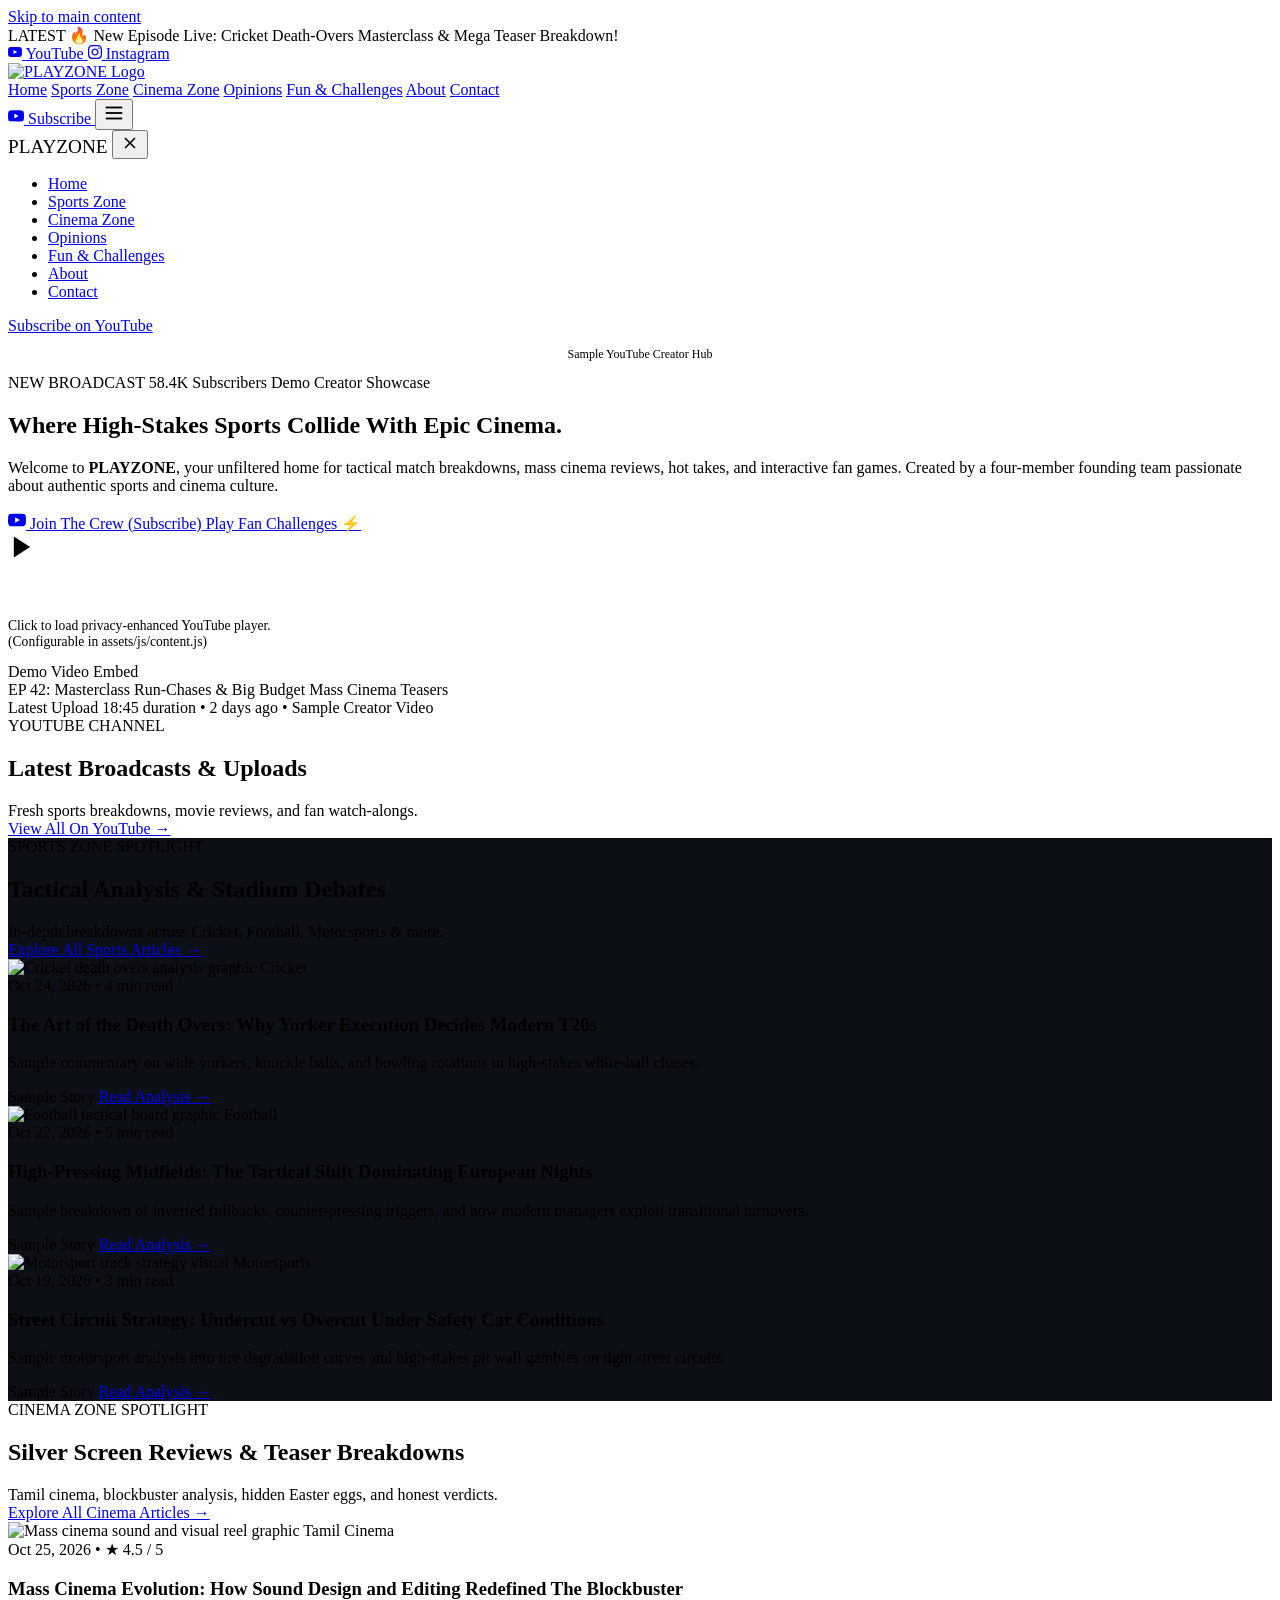
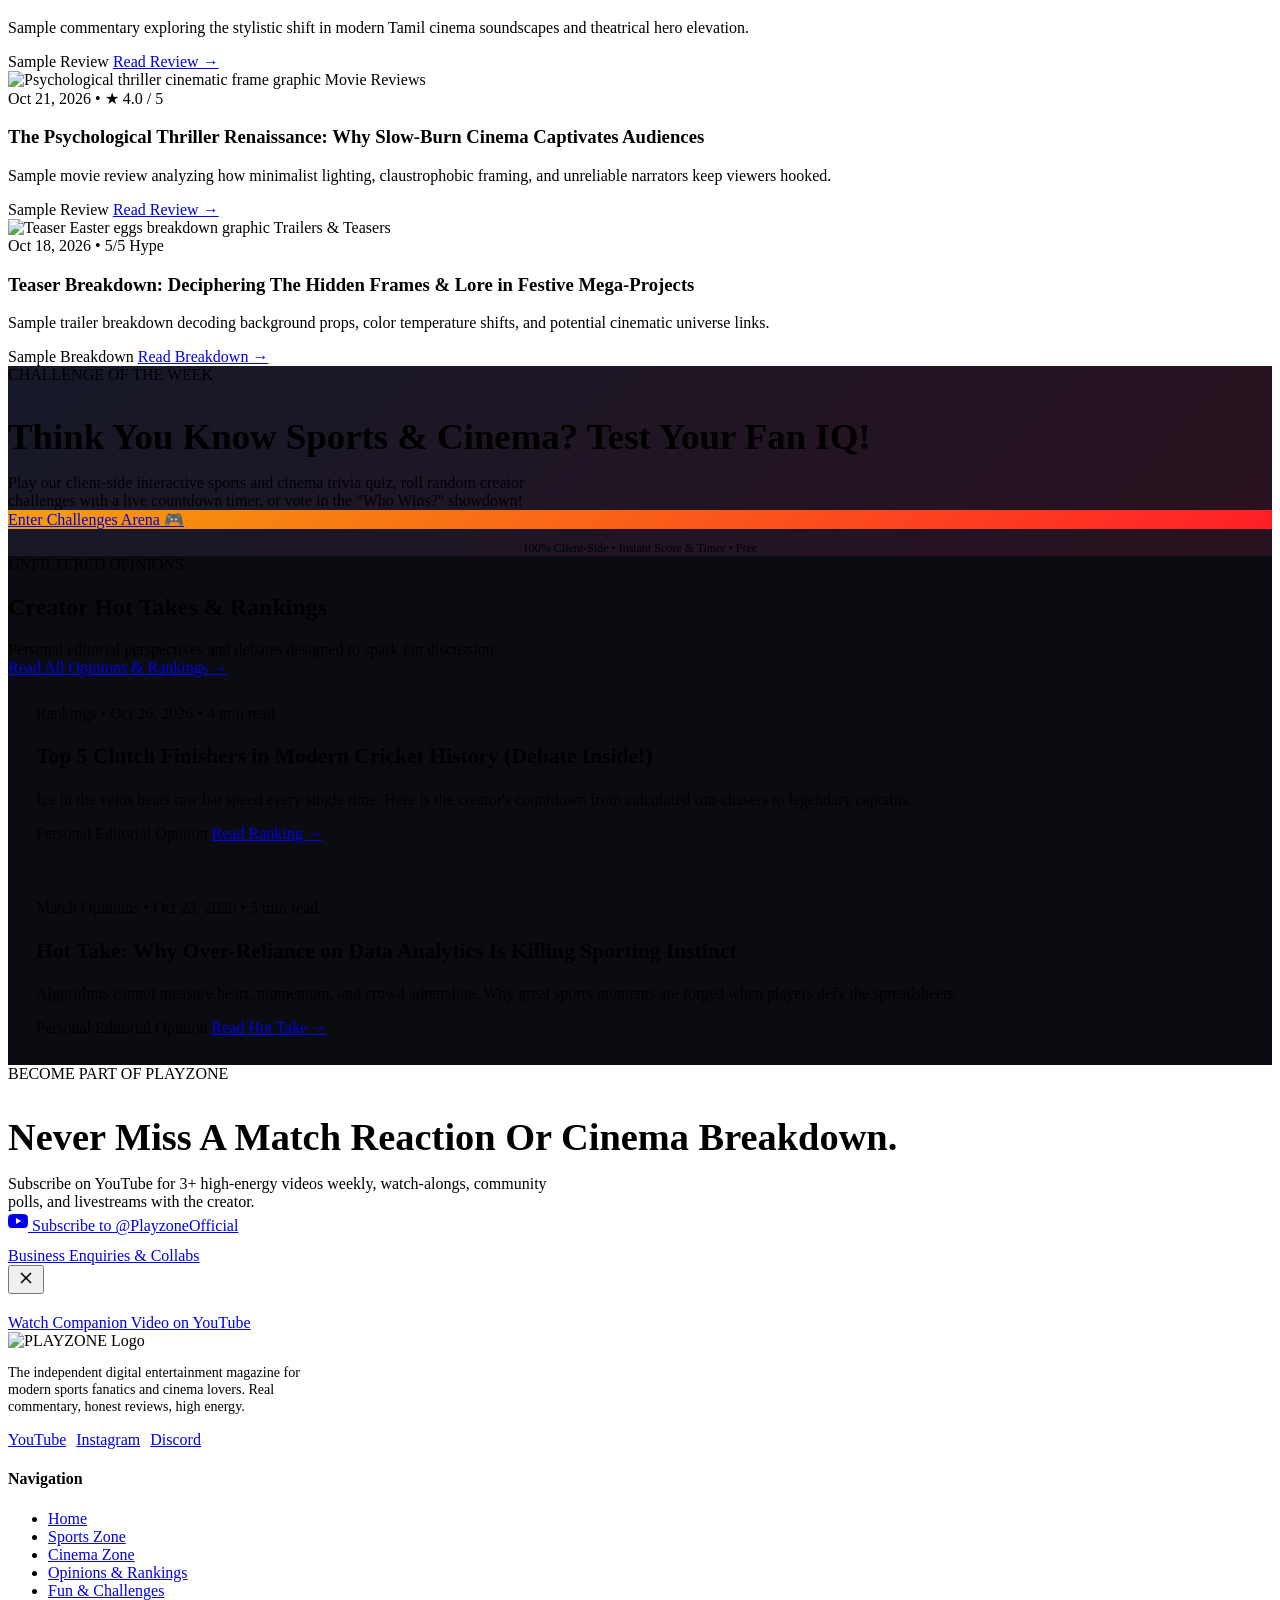
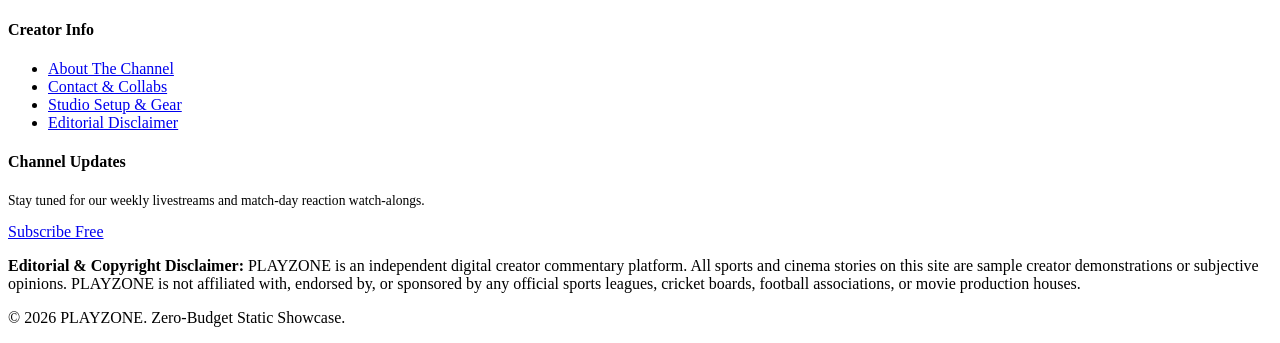
==== index.html @ 06298239 "Initial website upload" ====
<!DOCTYPE html>
<html lang="en">
<head>
  <meta charset="UTF-8">
  <meta name="viewport" content="width=device-width, initial-scale=1.0">
  <title>PLAYZONE | Sports & Cinema Entertainment Hub | YouTube Creator</title>
  <meta name="description" content="PLAYZONE is the ultimate digital entertainment hub for high-energy sports analysis, cinema breakdowns, movie reviews, unfiltered opinions, and interactive fan games.">
  <meta name="author" content="Playzone Creator">
  <!-- Open Graph / Social Sharing -->
  <meta property="og:type" content="website">
  <meta property="og:title" content="PLAYZONE | Sports & Cinema Entertainment Hub">
  <meta property="og:description" content="High-energy sports match breakdowns, cinematic reviews, bold creator opinions, and interactive fan games.">
  <meta property="og:image" content="assets/images/logo.svg">
  <meta property="og:url" content="https://username.github.io/EntertainmentHub/">
  <!-- Favicon -->
  <link rel="icon" type="image/svg+xml" href="assets/images/favicon.svg">
  <!-- Stylesheets -->
  <link rel="stylesheet" href="assets/css/style.css">
</head>
<body>
  <!-- Accessible Skip Link -->
  <a href="#main-content" class="skip-link">Skip to main content</a>

  <!-- Top Announcement & Social Bar -->
  <div class="top-ticker" role="region" aria-label="Announcement Banner">
    <div class="container ticker-content">
      <div class="ticker-left">
        <span class="ticker-badge">LATEST</span>
        <span class="ticker-text">🔥 New Episode Live: Cricket Death-Overs Masterclass &amp; Mega Teaser Breakdown!</span>
      </div>
      <div class="ticker-socials">
        <a href="https://www.youtube.com/@PlayzoneOfficial" target="_blank" rel="noopener noreferrer" class="js-channel-link" aria-label="YouTube Channel">
          <svg width="14" height="14" viewBox="0 0 24 24" fill="currentColor"><path d="M23.498 6.186a3.016 3.016 0 0 0-2.122-2.136C19.505 3.545 12 3.545 12 3.545s-7.505 0-9.377.505A3.017 3.017 0 0 0 .502 6.186C0 8.07 0 12 0 12s0 3.93.502 5.814a3.016 3.016 0 0 0 2.122 2.136c1.871.505 9.376.505 9.376.505s7.505 0 9.377-.505a3.015 3.015 0 0 0 2.122-2.136C24 15.93 24 12 24 12s0-3.93-.502-5.814zM9.545 15.568V8.432L15.818 12l-6.273 3.568z"/></svg>
          <span>YouTube</span>
        </a>
        <a href="https://www.instagram.com/playzone_official_demo" target="_blank" rel="noopener noreferrer" aria-label="Instagram">
          <svg width="14" height="14" viewBox="0 0 24 24" fill="currentColor"><path d="M12 2.163c3.204 0 3.584.012 4.85.07 3.252.148 4.771 1.691 4.919 4.919.058 1.265.069 1.645.069 4.849 0 3.205-.012 3.584-.069 4.849-.149 3.225-1.664 4.771-4.919 4.919-1.266.058-1.644.07-4.85.07-3.204 0-3.584-.012-4.849-.07-3.26-.149-4.771-1.699-4.919-4.92-.058-1.265-.07-1.644-.07-4.849 0-3.204.013-3.583.07-4.849.149-3.227 1.664-4.771 4.919-4.919 1.266-.057 1.645-.069 4.849-.069zm0-2.163c-3.259 0-3.667.014-4.947.072-4.358.2-6.78 2.618-6.98 6.98-.059 1.281-.073 1.689-.073 4.948 0 3.259.014 3.668.072 4.948.2 4.358 2.618 6.78 6.98 6.98 1.281.058 1.689.072 4.948.072 3.259 0 3.668-.014 4.948-.072 4.354-.2 6.782-2.618 6.979-6.98.059-1.28.073-1.689.073-4.948 0-3.259-.014-3.667-.072-4.947-.196-4.354-2.617-6.78-6.979-6.98-1.281-.059-1.69-.073-4.949-.073zm0 5.838c-3.403 0-6.162 2.759-6.162 6.162s2.759 6.163 6.162 6.163 6.162-2.759 6.162-6.163c0-3.403-2.759-6.162-6.162-6.162zm0 10.162c-2.209 0-4-1.79-4-4 0-2.209 1.791-4 4-4s4 1.791 4 4c0 2.21-1.791 4-4 4zm6.406-11.845c-.796 0-1.441.645-1.441 1.44s.645 1.44 1.441 1.44c.795 0 1.439-.645 1.439-1.44s-.644-1.44-1.439-1.44z"/></svg>
          <span>Instagram</span>
        </a>
      </div>
    </div>
  </div>

  <!-- Primary Header & Navigation -->
  <header class="site-header" role="banner">
    <div class="container nav-container">
      <a href="index.html" class="brand-logo" aria-label="PLAYZONE Home">
        <img src="assets/images/logo.svg" alt="PLAYZONE Logo">
      </a>

      <!-- Desktop Nav -->
      <nav class="nav-menu" aria-label="Main Navigation">
        <a href="index.html" class="nav-link">Home</a>
        <a href="sports.html" class="nav-link">Sports Zone</a>
        <a href="cinema.html" class="nav-link">Cinema Zone</a>
        <a href="opinions.html" class="nav-link">Opinions</a>
        <a href="challenges.html" class="nav-link">Fun &amp; Challenges</a>
        <a href="about.html" class="nav-link">About</a>
        <a href="contact.html" class="nav-link">Contact</a>
      </nav>

      <div class="nav-actions">
        <a href="https://www.youtube.com/@PlayzoneOfficial?sub_confirmation=1" target="_blank" rel="noopener noreferrer" class="btn btn-sm btn-youtube js-subscribe-link" id="header-subscribe-btn">
          <svg width="16" height="16" viewBox="0 0 24 24" fill="currentColor"><path d="M23.498 6.186a3.016 3.016 0 0 0-2.122-2.136C19.505 3.545 12 3.545 12 3.545s-7.505 0-9.377.505A3.017 3.017 0 0 0 .502 6.186C0 8.07 0 12 0 12s0 3.93.502 5.814a3.016 3.016 0 0 0 2.122 2.136c1.871.505 9.376.505 9.376.505s7.505 0 9.377-.505a3.015 3.015 0 0 0 2.122-2.136C24 15.93 24 12 24 12s0-3.93-.502-5.814zM9.545 15.568V8.432L15.818 12l-6.273 3.568z"/></svg>
          <span>Subscribe</span>
        </a>
        <button class="menu-toggle" id="menu-toggle" aria-label="Open mobile navigation menu" aria-expanded="false" aria-controls="mobile-drawer">
          <svg width="22" height="22" viewBox="0 0 24 24" fill="none" stroke="currentColor" stroke-width="2"><line x1="3" y1="6" x2="21" y2="6"></line><line x1="3" y1="12" x2="21" y2="12"></line><line x1="3" y1="18" x2="21" y2="18"></line></svg>
        </button>
      </div>
    </div>
  </header>

  <!-- Mobile Drawer -->
  <aside class="mobile-drawer" id="mobile-drawer" aria-label="Mobile Navigation Drawer">
    <div class="mobile-drawer-header">
      <span class="brand-logo" style="font-size:1.2rem;">PLAY<span class="text-accent-red">ZONE</span></span>
      <button class="drawer-close-btn" id="drawer-close-btn" aria-label="Close mobile navigation menu">
        <svg width="20" height="20" viewBox="0 0 24 24" fill="none" stroke="currentColor" stroke-width="2"><line x1="18" y1="6" x2="6" y2="18"></line><line x1="6" y1="6" x2="18" y2="18"></line></svg>
      </button>
    </div>
    <ul class="mobile-nav-list">
      <li><a href="index.html" class="mobile-nav-link">Home</a></li>
      <li><a href="sports.html" class="mobile-nav-link">Sports Zone</a></li>
      <li><a href="cinema.html" class="mobile-nav-link">Cinema Zone</a></li>
      <li><a href="opinions.html" class="mobile-nav-link">Opinions</a></li>
      <li><a href="challenges.html" class="mobile-nav-link">Fun &amp; Challenges</a></li>
      <li><a href="about.html" class="mobile-nav-link">About</a></li>
      <li><a href="contact.html" class="mobile-nav-link">Contact</a></li>
    </ul>
    <div class="mobile-drawer-footer">
      <a href="https://www.youtube.com/@PlayzoneOfficial?sub_confirmation=1" target="_blank" rel="noopener noreferrer" class="btn btn-youtube js-subscribe-link" style="width:100%;">
        Subscribe on YouTube
      </a>
      <p style="font-size:0.75rem; color:var(--text-disabled); text-align:center;">Sample YouTube Creator Hub</p>
    </div>
  </aside>
  <div class="drawer-backdrop" id="drawer-backdrop" tabindex="-1"></div>

  <!-- MAIN CONTENT -->
  <main id="main-content" class="main-content">
    
    <!-- Hero Section with Featured Broadcast Area -->
    <section class="hero" aria-labelledby="hero-title">
      <div class="container">
        <div class="hero-grid">
          <div class="hero-content">
            <div class="hero-badges">
              <span class="live-indicator"><span class="pulse-dot"></span> NEW BROADCAST</span>
              <span class="badge badge-gold js-sub-count">58.4K Subscribers</span>
              <span class="badge badge-sample">Demo Creator Showcase</span>
            </div>
            <h1 id="hero-title" class="hero-title">
              Where High-Stakes <span class="text-accent-red">Sports</span> Collide With Epic <span class="text-accent-gold">Cinema</span>.
            </h1>
            <p class="hero-lead">
              Welcome to <strong>PLAYZONE</strong>, your unfiltered home for tactical match breakdowns, mass cinema reviews, hot takes, and interactive fan games. Created by a four-member founding team passionate about authentic sports and cinema culture.
            </p>
            <div class="hero-actions">
              <a href="https://www.youtube.com/@PlayzoneOfficial?sub_confirmation=1" target="_blank" rel="noopener noreferrer" class="btn btn-lg btn-youtube js-subscribe-link">
                <svg width="18" height="18" viewBox="0 0 24 24" fill="currentColor"><path d="M23.498 6.186a3.016 3.016 0 0 0-2.122-2.136C19.505 3.545 12 3.545 12 3.545s-7.505 0-9.377.505A3.017 3.017 0 0 0 .502 6.186C0 8.07 0 12 0 12s0 3.93.502 5.814a3.016 3.016 0 0 0 2.122 2.136c1.871.505 9.376.505 9.376.505s7.505 0 9.377-.505a3.015 3.015 0 0 0 2.122-2.136C24 15.93 24 12 24 12s0-3.93-.502-5.814zM9.545 15.568V8.432L15.818 12l-6.273 3.568z"/></svg>
                <span>Join The Crew (Subscribe)</span>
              </a>
              <a href="challenges.html" class="btn btn-lg btn-secondary">
                Play Fan Challenges ⚡
              </a>
            </div>
          </div>

          <!-- Featured YouTube Video Area -->
          <div class="hero-video-box">
            <div class="video-card-featured">
              <div class="video-player-wrapper" id="featured-video-player">
                <div class="video-placeholder-cover" id="featured-video-placeholder">
                  <div class="play-button-large" id="featured-play-btn" role="button" aria-label="Play featured YouTube video" tabindex="0">
                    <svg width="28" height="28" viewBox="0 0 24 24" fill="currentColor"><polygon points="5,3 19,12 5,21"/></svg>
                  </div>
                  <h3 style="font-size:1.15rem; color:#FFF; margin-bottom:6px;">Episode 42: Tactical Masterclass &amp; Mega Teaser Breakdown</h3>
                  <p style="font-size:0.85rem; color:var(--text-muted); max-width:340px;">
                    Click to load privacy-enhanced YouTube player. (Configurable in assets/js/content.js)
                  </p>
                  <span class="badge badge-sample" style="margin-top:10px;">Demo Video Embed</span>
                </div>
              </div>
              <div class="video-meta-bar">
                <div class="video-meta-title">EP 42: Masterclass Run-Chases &amp; Big Budget Mass Cinema Teasers</div>
                <div class="video-meta-sub">
                  <span class="badge badge-red">Latest Upload</span>
                  <span>18:45 duration</span>
                  <span>•</span>
                  <span>2 days ago</span>
                  <span>•</span>
                  <span>Sample Creator Video</span>
                </div>
              </div>
            </div>
          </div>
        </div>
      </div>
    </section>

    <!-- Latest Videos Grid Section -->
    <section class="section" aria-labelledby="latest-videos-heading">
      <div class="container">
        <div class="section-header section-header-split">
          <div>
            <span class="section-tag">YOUTUBE CHANNEL</span>
            <h2 id="latest-videos-heading">Latest Broadcasts &amp; Uploads</h2>
            <p style="color:var(--text-muted); margin:0;">Fresh sports breakdowns, movie reviews, and fan watch-alongs.</p>
          </div>
          <a href="https://www.youtube.com/@PlayzoneOfficial" target="_blank" rel="noopener noreferrer" class="btn btn-outline js-channel-link">
            View All On YouTube →
          </a>
        </div>
        <div class="grid grid-cols-3" id="latest-videos-grid">
          <!-- Dynamically populated from content.js -->
        </div>
      </div>
    </section>

    <!-- Sports Highlights Section -->
    <section class="section" style="background:#0D0F16; border-top:1px solid var(--border-subtle); border-bottom:1px solid var(--border-subtle);" aria-labelledby="sports-spotlight-heading">
      <div class="container">
        <div class="section-header section-header-split">
          <div>
            <span class="section-tag">SPORTS ZONE SPOTLIGHT</span>
            <h2 id="sports-spotlight-heading">Tactical Analysis &amp; Stadium Debates</h2>
            <p style="color:var(--text-muted); margin:0;">In-depth breakdowns across Cricket, Football, Motorsports &amp; more.</p>
          </div>
          <a href="sports.html" class="btn btn-secondary">
            Explore All Sports Articles →
          </a>
        </div>

        <div class="grid grid-cols-3">
          <article class="card">
            <div class="card-media">
              <img src="assets/images/cover-sports.svg" alt="Cricket death overs analysis graphic" loading="lazy">
              <span class="badge badge-red card-overlay-badge">Cricket</span>
            </div>
            <div class="card-body">
              <div class="card-meta">
                <span>Oct 24, 2026</span>
                <span>•</span>
                <span>4 min read</span>
              </div>
              <h3 class="card-title">The Art of the Death Overs: Why Yorker Execution Decides Modern T20s</h3>
              <p class="card-summary">Sample commentary on wide yorkers, knuckle balls, and bowling rotations in high-stakes white-ball chases.</p>
              <div class="card-footer">
                <span class="badge badge-sample">Sample Story</span>
                <a href="#" class="btn btn-sm btn-outline js-open-article" data-article-id="sp-1">Read Analysis →</a>
              </div>
            </div>
          </article>

          <article class="card">
            <div class="card-media">
              <img src="assets/images/cover-sports.svg" alt="Football tactical board graphic" loading="lazy">
              <span class="badge badge-red card-overlay-badge">Football</span>
            </div>
            <div class="card-body">
              <div class="card-meta">
                <span>Oct 22, 2026</span>
                <span>•</span>
                <span>5 min read</span>
              </div>
              <h3 class="card-title">High-Pressing Midfields: The Tactical Shift Dominating European Nights</h3>
              <p class="card-summary">Sample breakdown of inverted fullbacks, counter-pressing triggers, and how modern managers exploit transitional turnovers.</p>
              <div class="card-footer">
                <span class="badge badge-sample">Sample Story</span>
                <a href="#" class="btn btn-sm btn-outline js-open-article" data-article-id="sp-2">Read Analysis →</a>
              </div>
            </div>
          </article>

          <article class="card">
            <div class="card-media">
              <img src="assets/images/cover-sports.svg" alt="Motorsport track strategy visual" loading="lazy">
              <span class="badge badge-red card-overlay-badge">Motorsports</span>
            </div>
            <div class="card-body">
              <div class="card-meta">
                <span>Oct 19, 2026</span>
                <span>•</span>
                <span>3 min read</span>
              </div>
              <h3 class="card-title">Street Circuit Strategy: Undercut vs Overcut Under Safety Car Conditions</h3>
              <p class="card-summary">Sample motorsport analysis into tire degradation curves and high-stakes pit wall gambles on tight street circuits.</p>
              <div class="card-footer">
                <span class="badge badge-sample">Sample Story</span>
                <a href="#" class="btn btn-sm btn-outline js-open-article" data-article-id="sp-3">Read Analysis →</a>
              </div>
            </div>
          </article>
        </div>
      </div>
    </section>

    <!-- Cinema Spotlight Section -->
    <section class="section" aria-labelledby="cinema-spotlight-heading">
      <div class="container">
        <div class="section-header section-header-split">
          <div>
            <span class="section-tag" style="color:var(--accent-gold);">CINEMA ZONE SPOTLIGHT</span>
            <h2 id="cinema-spotlight-heading">Silver Screen Reviews &amp; Teaser Breakdowns</h2>
            <p style="color:var(--text-muted); margin:0;">Tamil cinema, blockbuster analysis, hidden Easter eggs, and honest verdicts.</p>
          </div>
          <a href="cinema.html" class="btn btn-secondary">
            Explore All Cinema Articles →
          </a>
        </div>

        <div class="grid grid-cols-3">
          <article class="card">
            <div class="card-media">
              <img src="assets/images/cover-cinema.svg" alt="Mass cinema sound and visual reel graphic" loading="lazy">
              <span class="badge badge-gold card-overlay-badge">Tamil Cinema</span>
            </div>
            <div class="card-body">
              <div class="card-meta">
                <span>Oct 25, 2026</span>
                <span>•</span>
                <span class="text-accent-gold">★ 4.5 / 5</span>
              </div>
              <h3 class="card-title">Mass Cinema Evolution: How Sound Design and Editing Redefined The Blockbuster</h3>
              <p class="card-summary">Sample commentary exploring the stylistic shift in modern Tamil cinema soundscapes and theatrical hero elevation.</p>
              <div class="card-footer">
                <span class="badge badge-sample">Sample Review</span>
                <a href="#" class="btn btn-sm btn-outline js-open-article" data-article-id="cn-1">Read Review →</a>
              </div>
            </div>
          </article>

          <article class="card">
            <div class="card-media">
              <img src="assets/images/cover-cinema.svg" alt="Psychological thriller cinematic frame graphic" loading="lazy">
              <span class="badge badge-gold card-overlay-badge">Movie Reviews</span>
            </div>
            <div class="card-body">
              <div class="card-meta">
                <span>Oct 21, 2026</span>
                <span>•</span>
                <span class="text-accent-gold">★ 4.0 / 5</span>
              </div>
              <h3 class="card-title">The Psychological Thriller Renaissance: Why Slow-Burn Cinema Captivates Audiences</h3>
              <p class="card-summary">Sample movie review analyzing how minimalist lighting, claustrophobic framing, and unreliable narrators keep viewers hooked.</p>
              <div class="card-footer">
                <span class="badge badge-sample">Sample Review</span>
                <a href="#" class="btn btn-sm btn-outline js-open-article" data-article-id="cn-2">Read Review →</a>
              </div>
            </div>
          </article>

          <article class="card">
            <div class="card-media">
              <img src="assets/images/cover-cinema.svg" alt="Teaser Easter eggs breakdown graphic" loading="lazy">
              <span class="badge badge-gold card-overlay-badge">Trailers &amp; Teasers</span>
            </div>
            <div class="card-body">
              <div class="card-meta">
                <span>Oct 18, 2026</span>
                <span>•</span>
                <span class="text-accent-gold">5/5 Hype</span>
              </div>
              <h3 class="card-title">Teaser Breakdown: Deciphering The Hidden Frames &amp; Lore in Festive Mega-Projects</h3>
              <p class="card-summary">Sample trailer breakdown decoding background props, color temperature shifts, and potential cinematic universe links.</p>
              <div class="card-footer">
                <span class="badge badge-sample">Sample Breakdown</span>
                <a href="#" class="btn btn-sm btn-outline js-open-article" data-article-id="cn-3">Read Breakdown →</a>
              </div>
            </div>
          </article>
        </div>
      </div>
    </section>

    <!-- Fun & Interactive Challenge Callout Banner -->
    <section class="section-tight">
      <div class="container">
        <div class="subscribe-callout" style="background:linear-gradient(135deg, #161928, #2A111F); border-color:#382747;">
          <div class="subscribe-grid">
            <div>
              <span class="badge badge-gold" style="margin-bottom:12px;">CHALLENGE OF THE WEEK</span>
              <h2 style="font-size:clamp(1.6rem, 3vw, 2.3rem); margin-bottom:12px;">
                Think You Know Sports &amp; Cinema? Test Your Fan IQ!
              </h2>
              <p style="color:var(--text-secondary); max-width:580px; margin-bottom:0;">
                Play our client-side interactive sports and cinema trivia quiz, roll random creator challenges with a live countdown timer, or vote in the "Who Wins?" showdown!
              </p>
            </div>
            <div style="display:flex; flex-direction:column; gap:12px; justify-content:center;">
              <a href="challenges.html" class="btn btn-lg btn-primary" style="background:linear-gradient(135deg, #F59E0B, #FF1E27);">
                Enter Challenges Arena 🎮
              </a>
              <span style="font-size:0.75rem; color:var(--text-muted); text-align:center;">
                100% Client-Side • Instant Score &amp; Timer • Free
              </span>
            </div>
          </div>
        </div>
      </div>
    </section>

    <!-- Opinions & Debates Teaser -->
    <section class="section" style="background:#0B0C11;" aria-labelledby="opinions-teaser-heading">
      <div class="container">
        <div class="section-header section-header-split">
          <div>
            <span class="section-tag">UNFILTERED OPINIONS</span>
            <h2 id="opinions-teaser-heading">Creator Hot Takes &amp; Rankings</h2>
            <p style="color:var(--text-muted); margin:0;">Personal editorial perspectives and debates designed to spark fan discussion.</p>
          </div>
          <a href="opinions.html" class="btn btn-secondary">
            Read All Opinions &amp; Rankings →
          </a>
        </div>

        <div class="grid grid-cols-2">
          <article class="card">
            <div class="card-body" style="padding:28px;">
              <div class="card-meta">
                <span class="badge badge-red">Rankings</span>
                <span>•</span>
                <span>Oct 26, 2026</span>
                <span>•</span>
                <span>4 min read</span>
              </div>
              <h3 class="card-title" style="font-size:1.35rem;">Top 5 Clutch Finishers in Modern Cricket History (Debate Inside!)</h3>
              <p class="card-summary">
                Ice in the veins beats raw bat speed every single time. Here is the creator's countdown from calculated run-chasers to legendary captains.
              </p>
              <div class="card-footer">
                <span class="badge badge-sample">Personal Editorial Opinion</span>
                <a href="#" class="btn btn-sm btn-outline js-open-article" data-article-id="op-1">Read Ranking →</a>
              </div>
            </div>
          </article>

          <article class="card">
            <div class="card-body" style="padding:28px;">
              <div class="card-meta">
                <span class="badge badge-red">Match Opinions</span>
                <span>•</span>
                <span>Oct 23, 2026</span>
                <span>•</span>
                <span>5 min read</span>
              </div>
              <h3 class="card-title" style="font-size:1.35rem;">Hot Take: Why Over-Reliance on Data Analytics Is Killing Sporting Instinct</h3>
              <p class="card-summary">
                Algorithms cannot measure heart, momentum, and crowd adrenaline. Why great sports moments are forged when players defy the spreadsheets.
              </p>
              <div class="card-footer">
                <span class="badge badge-sample">Personal Editorial Opinion</span>
                <a href="#" class="btn btn-sm btn-outline js-open-article" data-article-id="op-2">Read Hot Take →</a>
              </div>
            </div>
          </article>
        </div>
      </div>
    </section>

    <!-- Subscribe Callout Banner -->
    <section class="section-tight">
      <div class="container">
        <div class="subscribe-callout">
          <div class="subscribe-grid">
            <div>
              <span class="badge badge-red" style="margin-bottom:12px;">BECOME PART OF PLAYZONE</span>
              <h2 style="font-size:clamp(1.6rem, 3vw, 2.4rem); margin-bottom:12px;">
                Never Miss A Match Reaction Or Cinema Breakdown.
              </h2>
              <p style="color:var(--text-secondary); max-width:540px; margin-bottom:0;">
                Subscribe on YouTube for 3+ high-energy videos weekly, watch-alongs, community polls, and livestreams with the creator.
              </p>
            </div>
            <div style="display:flex; flex-direction:column; gap:12px;">
              <a href="https://www.youtube.com/@PlayzoneOfficial?sub_confirmation=1" target="_blank" rel="noopener noreferrer" class="btn btn-lg btn-youtube js-subscribe-link" style="width:100%;">
                <svg width="20" height="20" viewBox="0 0 24 24" fill="currentColor"><path d="M23.498 6.186a3.016 3.016 0 0 0-2.122-2.136C19.505 3.545 12 3.545 12 3.545s-7.505 0-9.377.505A3.017 3.017 0 0 0 .502 6.186C0 8.07 0 12 0 12s0 3.93.502 5.814a3.016 3.016 0 0 0 2.122 2.136c1.871.505 9.376.505 9.376.505s7.505 0 9.377-.505a3.015 3.015 0 0 0 2.122-2.136C24 15.93 24 12 24 12s0-3.93-.502-5.814zM9.545 15.568V8.432L15.818 12l-6.273 3.568z"/></svg>
                <span>Subscribe to @PlayzoneOfficial</span>
              </a>
              <a href="contact.html" class="btn btn-secondary" style="width:100%;">
                Business Enquiries &amp; Collabs
              </a>
            </div>
          </div>
        </div>
      </div>
    </section>

  </main>

  <!-- Reusable Article Reader Modal -->
  <div class="modal-overlay" id="article-modal" role="dialog" aria-modal="true" aria-labelledby="modal-title">
    <div class="modal-dialog">
      <div class="modal-header">
        <div id="modal-meta" class="card-meta" style="margin:0;"></div>
        <button class="drawer-close-btn" id="modal-close-btn" aria-label="Close article reading modal">
          <svg width="20" height="20" viewBox="0 0 24 24" fill="none" stroke="currentColor" stroke-width="2"><line x1="18" y1="6" x2="6" y2="18"></line><line x1="6" y1="6" x2="18" y2="18"></line></svg>
        </button>
      </div>
      <div class="modal-body">
        <h2 id="modal-title" style="margin-bottom:16px;"></h2>
        <div id="modal-body-content"></div>
      </div>
      <div class="modal-footer">
        <a href="#" id="modal-video-btn" target="_blank" rel="noopener noreferrer" class="btn btn-sm btn-youtube">
          Watch Companion Video on YouTube
        </a>
      </div>
    </div>
  </div>
  <div class="drawer-backdrop" id="modal-backdrop"></div>

  <!-- Site Footer -->
  <footer class="site-footer" role="contentinfo">
    <div class="container">
      <div class="footer-grid">
        <div class="footer-col">
          <div class="brand-logo" style="margin-bottom:14px;">
            <img src="assets/images/logo.svg" alt="PLAYZONE Logo">
          </div>
          <p style="max-width:320px; font-size:0.88rem; color:var(--text-muted);">
            The independent digital entertainment magazine for modern sports fanatics and cinema lovers. Real commentary, honest reviews, high energy.
          </p>
          <div style="display:flex; gap:10px; margin-top:16px;">
            <a href="https://www.youtube.com/@PlayzoneOfficial" target="_blank" rel="noopener noreferrer" class="badge badge-red js-channel-link">YouTube</a>
            <a href="https://www.instagram.com/playzone_official_demo" target="_blank" rel="noopener noreferrer" class="badge">Instagram</a>
            <a href="https://discord.gg/playzone-community-demo" target="_blank" rel="noopener noreferrer" class="badge">Discord</a>
          </div>
        </div>

        <div class="footer-col">
          <h4>Navigation</h4>
          <ul class="footer-links">
            <li><a href="index.html">Home</a></li>
            <li><a href="sports.html">Sports Zone</a></li>
            <li><a href="cinema.html">Cinema Zone</a></li>
            <li><a href="opinions.html">Opinions &amp; Rankings</a></li>
            <li><a href="challenges.html">Fun &amp; Challenges</a></li>
          </ul>
        </div>

        <div class="footer-col">
          <h4>Creator Info</h4>
          <ul class="footer-links">
            <li><a href="about.html">About The Channel</a></li>
            <li><a href="contact.html">Contact &amp; Collabs</a></li>
            <li><a href="about.html#gear">Studio Setup &amp; Gear</a></li>
            <li><a href="about.html#ethics">Editorial Disclaimer</a></li>
          </ul>
        </div>

        <div class="footer-col">
          <h4>Channel Updates</h4>
          <p style="font-size:0.85rem; color:var(--text-muted); margin-bottom:14px;">
            Stay tuned for our weekly livestreams and match-day reaction watch-alongs.
          </p>
          <a href="https://www.youtube.com/@PlayzoneOfficial?sub_confirmation=1" target="_blank" rel="noopener noreferrer" class="btn btn-sm btn-youtube js-subscribe-link" style="width:100%;">
            Subscribe Free
          </a>
        </div>
      </div>

      <div class="footer-bottom">
        <p class="footer-disclaimer">
          <strong>Editorial &amp; Copyright Disclaimer:</strong> PLAYZONE is an independent digital creator commentary platform. All sports and cinema stories on this site are sample creator demonstrations or subjective opinions. PLAYZONE is not affiliated with, endorsed by, or sponsored by any official sports leagues, cricket boards, football associations, or movie production houses.
        </p>
        <p style="white-space:nowrap;">
          &copy; 2026 PLAYZONE. Zero-Budget Static Showcase.
        </p>
      </div>
    </div>
  </footer>

  <!-- Scripts -->
  <script src="assets/js/content.js"></script>
  <script src="assets/js/main.js"></script>
</body>
</html>
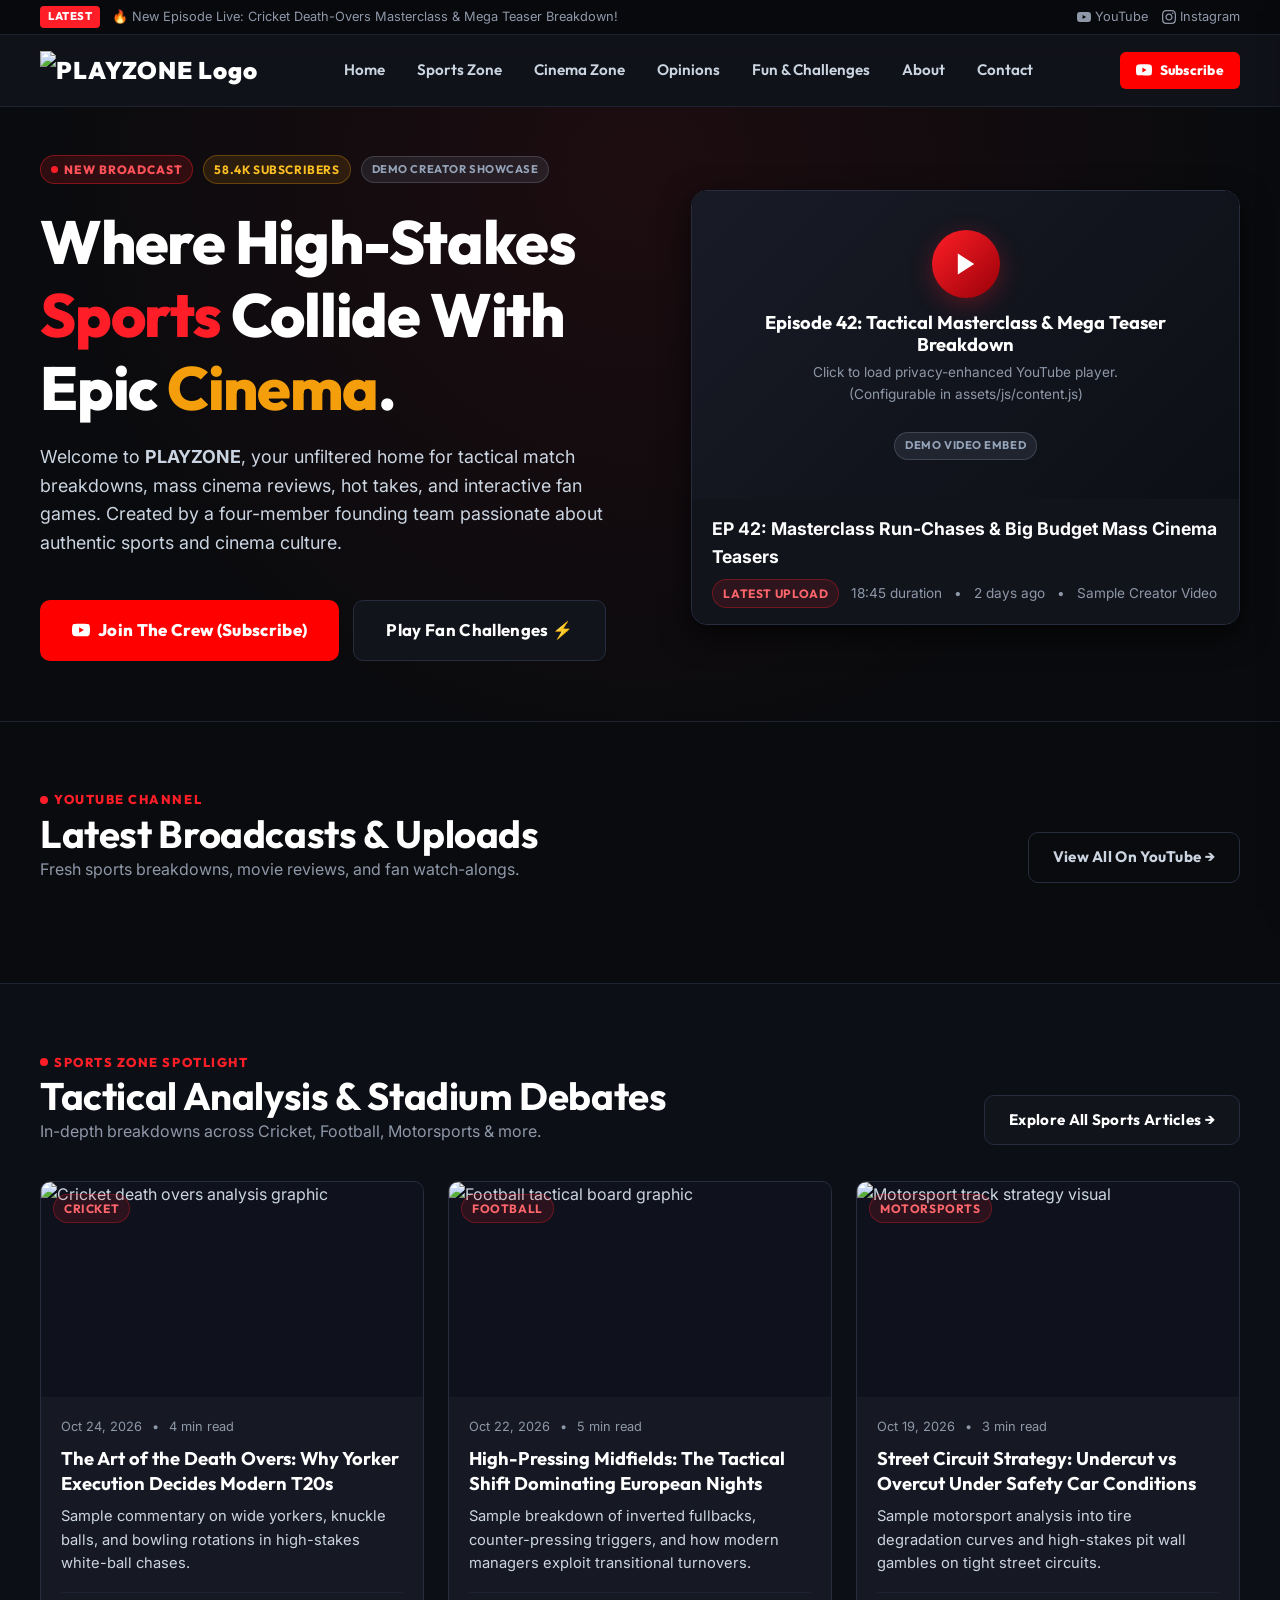
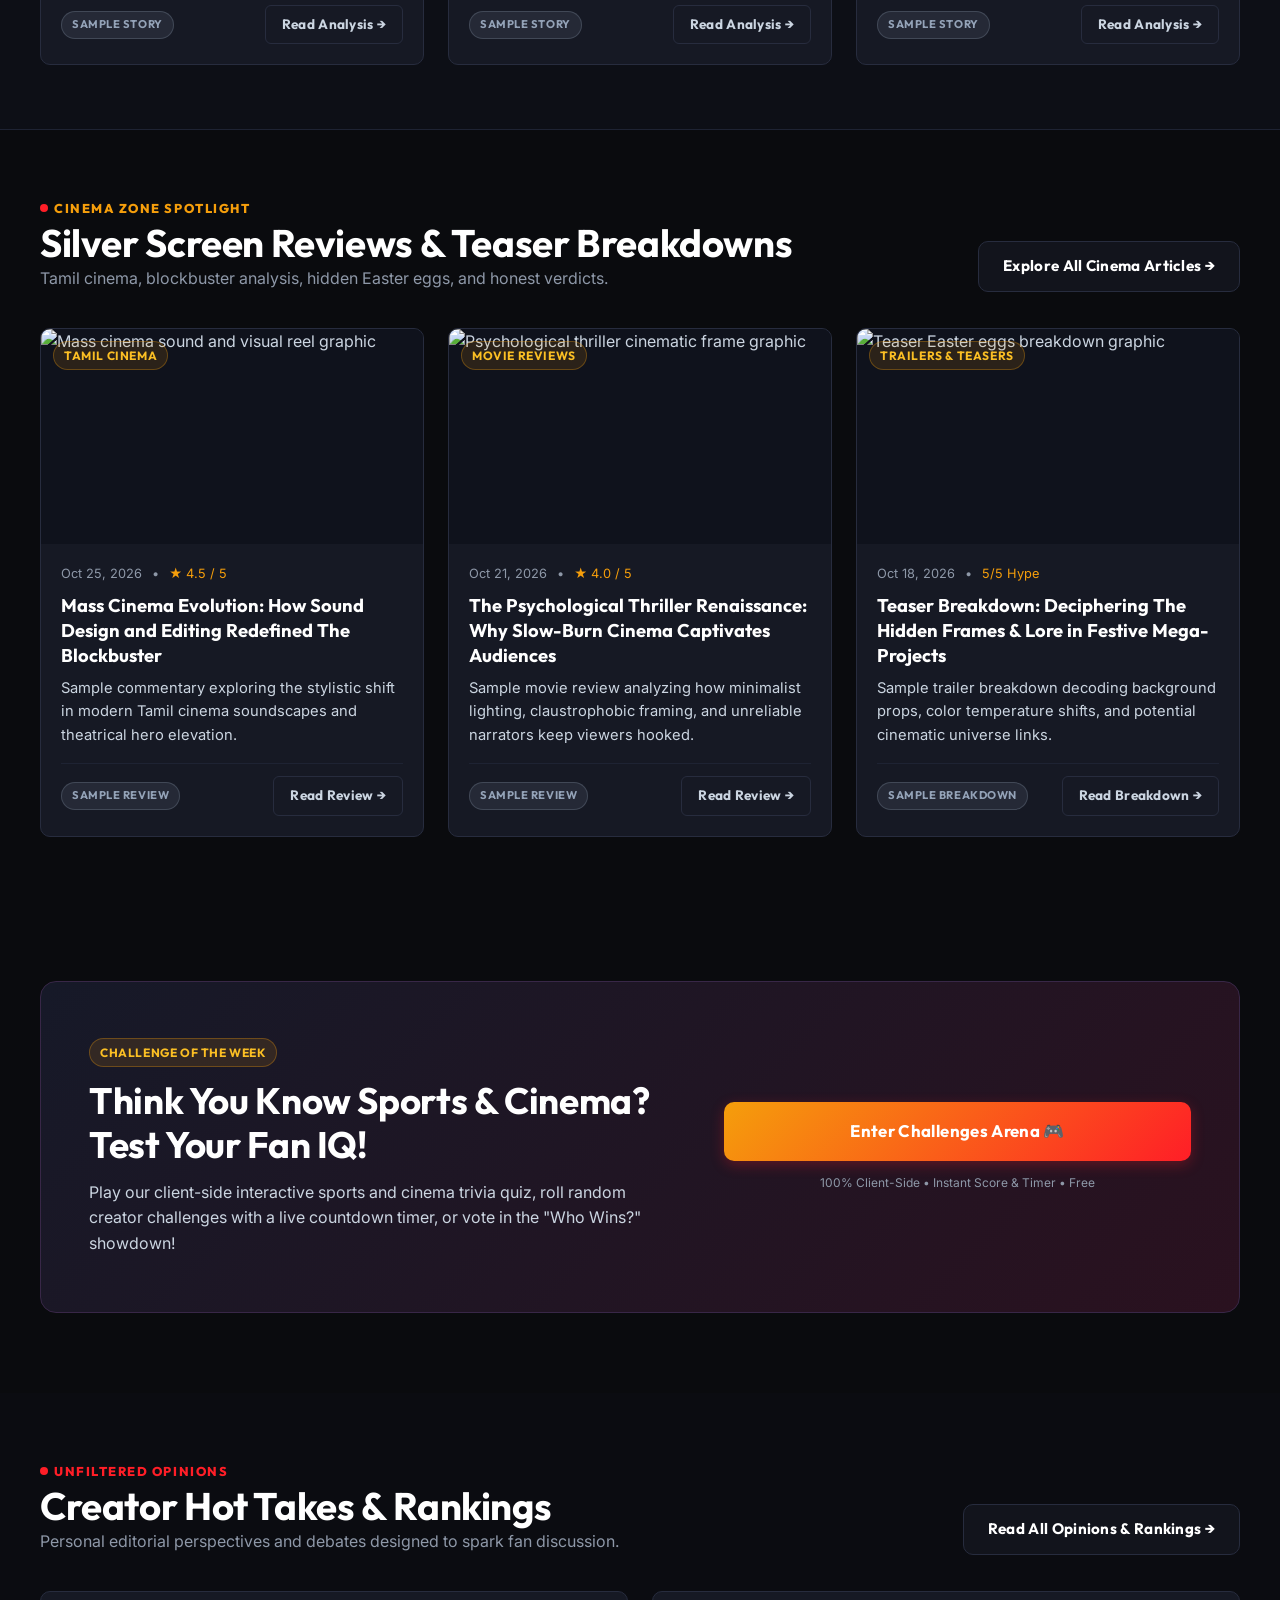
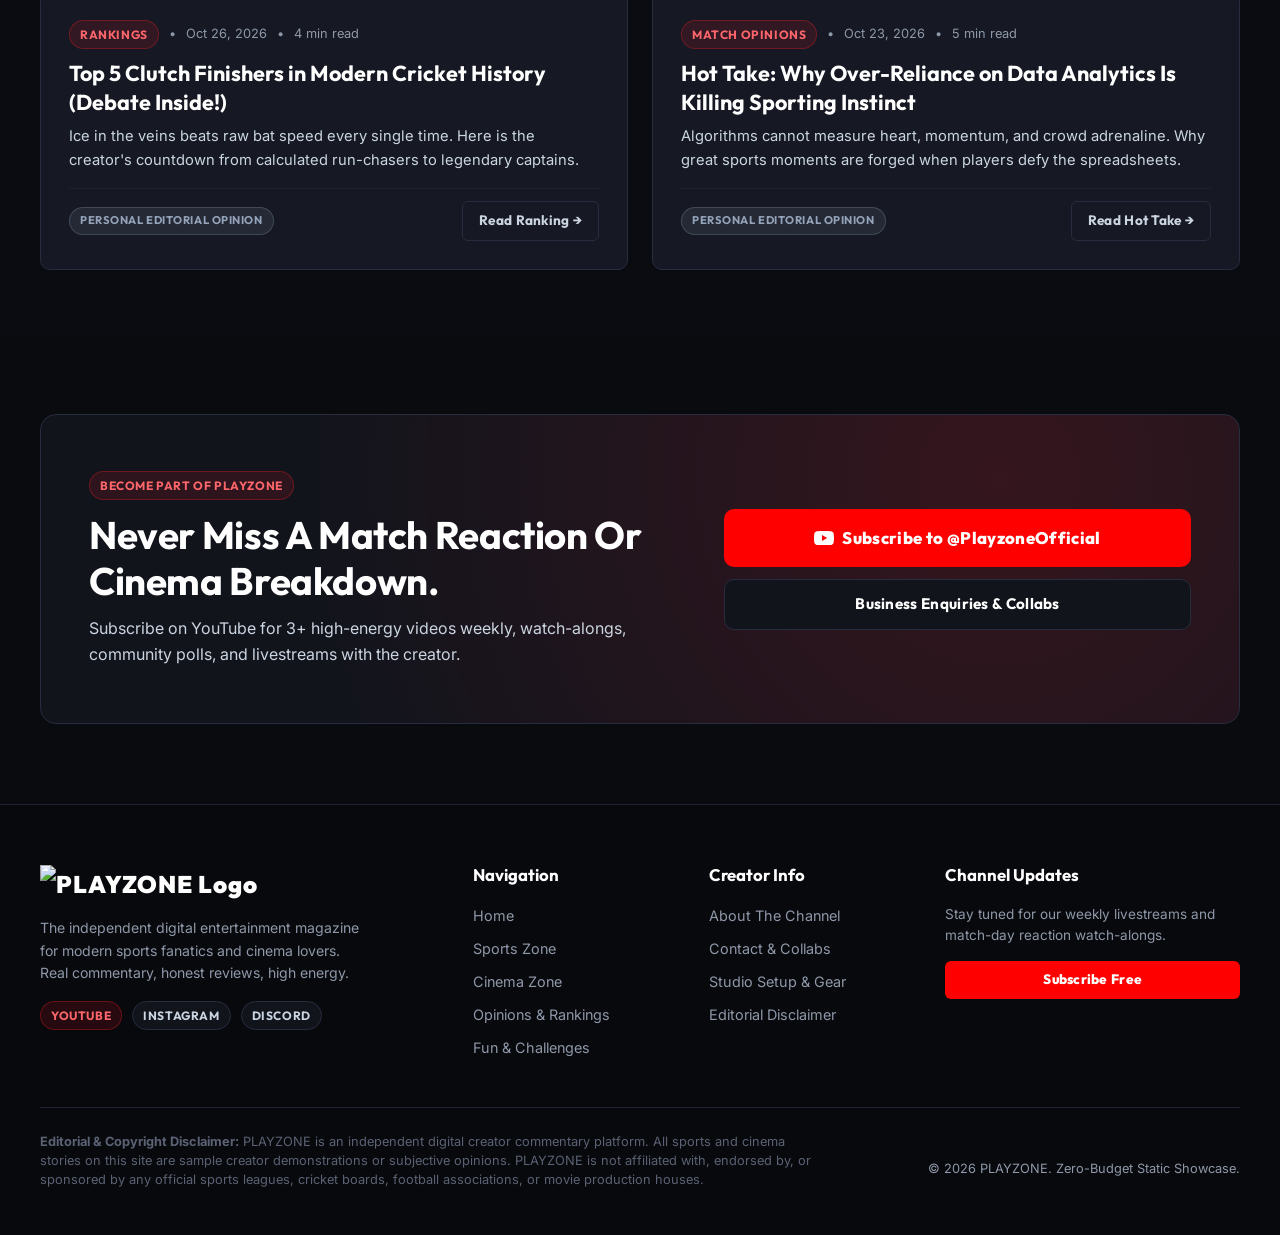
==== commit 5c6e54cf: "Fix GitHub Pages CSS and asset paths" ====
--- a/index.html
+++ b/index.html
@@ -11,11 +11,14 @@
   <meta property="og:title" content="PLAYZONE | Sports & Cinema Entertainment Hub">
   <meta property="og:description" content="High-energy sports match breakdowns, cinematic reviews, bold creator opinions, and interactive fan games.">
   <meta property="og:image" content="assets/images/logo.svg">
-  <meta property="og:url" content="https://username.github.io/EntertainmentHub/">
+  <meta property="og:url" content="https://sachinselvam-17.github.io/entertainment-hub/">
   <!-- Favicon -->
-  <link rel="icon" type="image/svg+xml" href="assets/images/favicon.svg">
-  <!-- Stylesheets -->
-  <link rel="stylesheet" href="assets/css/style.css">
+  <link rel="icon" type="image/svg+xml" href="assets/images/favicon.svg" onerror="this.onerror=null; this.href='favicon.svg';">
+  <!-- Fonts Preconnect & Stylesheets -->
+  <link rel="preconnect" href="https://fonts.googleapis.com">
+  <link rel="preconnect" href="https://fonts.gstatic.com" crossorigin>
+  <link rel="stylesheet" href="https://fonts.googleapis.com/css2?family=Inter:wght@400;500;600;700&family=Outfit:wght@500;600;700;800;900&display=swap">
+  <link rel="stylesheet" href="assets/css/style.css" onerror="this.onerror=null; this.href='style.css';">
 </head>
 <body>
   <!-- Accessible Skip Link -->
@@ -45,7 +48,7 @@
   <header class="site-header" role="banner">
     <div class="container nav-container">
       <a href="index.html" class="brand-logo" aria-label="PLAYZONE Home">
-        <img src="assets/images/logo.svg" alt="PLAYZONE Logo">
+        <img src="assets/images/logo.svg" alt="PLAYZONE Logo" onerror="this.onerror=null; this.src='logo.svg';">
       </a>
 
       <!-- Desktop Nav -->
@@ -195,7 +198,7 @@
         <div class="grid grid-cols-3">
           <article class="card">
             <div class="card-media">
-              <img src="assets/images/cover-sports.svg" alt="Cricket death overs analysis graphic" loading="lazy">
+              <img src="assets/images/cover-sports.svg" alt="Cricket death overs analysis graphic" loading="lazy" onerror="this.onerror=null; this.src='cover-sports.svg';">
               <span class="badge badge-red card-overlay-badge">Cricket</span>
             </div>
             <div class="card-body">
@@ -215,7 +218,7 @@
 
           <article class="card">
             <div class="card-media">
-              <img src="assets/images/cover-sports.svg" alt="Football tactical board graphic" loading="lazy">
+              <img src="assets/images/cover-sports.svg" alt="Football tactical board graphic" loading="lazy" onerror="this.onerror=null; this.src='cover-sports.svg';">
               <span class="badge badge-red card-overlay-badge">Football</span>
             </div>
             <div class="card-body">
@@ -235,7 +238,7 @@
 
           <article class="card">
             <div class="card-media">
-              <img src="assets/images/cover-sports.svg" alt="Motorsport track strategy visual" loading="lazy">
+              <img src="assets/images/cover-sports.svg" alt="Motorsport track strategy visual" loading="lazy" onerror="this.onerror=null; this.src='cover-sports.svg';">
               <span class="badge badge-red card-overlay-badge">Motorsports</span>
             </div>
             <div class="card-body">
@@ -273,7 +276,7 @@
         <div class="grid grid-cols-3">
           <article class="card">
             <div class="card-media">
-              <img src="assets/images/cover-cinema.svg" alt="Mass cinema sound and visual reel graphic" loading="lazy">
+              <img src="assets/images/cover-cinema.svg" alt="Mass cinema sound and visual reel graphic" loading="lazy" onerror="this.onerror=null; this.src='cover-cinema.svg';">
               <span class="badge badge-gold card-overlay-badge">Tamil Cinema</span>
             </div>
             <div class="card-body">
@@ -293,7 +296,7 @@
 
           <article class="card">
             <div class="card-media">
-              <img src="assets/images/cover-cinema.svg" alt="Psychological thriller cinematic frame graphic" loading="lazy">
+              <img src="assets/images/cover-cinema.svg" alt="Psychological thriller cinematic frame graphic" loading="lazy" onerror="this.onerror=null; this.src='cover-cinema.svg';">
               <span class="badge badge-gold card-overlay-badge">Movie Reviews</span>
             </div>
             <div class="card-body">
@@ -313,7 +316,7 @@
 
           <article class="card">
             <div class="card-media">
-              <img src="assets/images/cover-cinema.svg" alt="Teaser Easter eggs breakdown graphic" loading="lazy">
+              <img src="assets/images/cover-cinema.svg" alt="Teaser Easter eggs breakdown graphic" loading="lazy" onerror="this.onerror=null; this.src='cover-cinema.svg';">
               <span class="badge badge-gold card-overlay-badge">Trailers &amp; Teasers</span>
             </div>
             <div class="card-body">
@@ -477,7 +480,7 @@
       <div class="footer-grid">
         <div class="footer-col">
           <div class="brand-logo" style="margin-bottom:14px;">
-            <img src="assets/images/logo.svg" alt="PLAYZONE Logo">
+            <img src="assets/images/logo.svg" alt="PLAYZONE Logo" onerror="this.onerror=null; this.src='logo.svg';">
           </div>
           <p style="max-width:320px; font-size:0.88rem; color:var(--text-muted);">
             The independent digital entertainment magazine for modern sports fanatics and cinema lovers. Real commentary, honest reviews, high energy.
@@ -533,7 +536,7 @@
   </footer>
 
   <!-- Scripts -->
-  <script src="assets/js/content.js"></script>
-  <script src="assets/js/main.js"></script>
+  <script src="assets/js/content.js" onerror="this.onerror=null; this.src='content.js';"></script>
+  <script src="assets/js/main.js" onerror="this.onerror=null; this.src='main.js';"></script>
 </body>
 </html>
--- a/style.css
+++ b/style.css
@@ -0,0 +1,1665 @@
+/**
+ * ==============================================================================
+ * PLAYZONE ENTERTAINMENT - DESIGN SYSTEM & STYLESHEET
+ * ==============================================================================
+ * A premium, responsive sports broadcast & cinema magazine aesthetic.
+ * Pure Vanilla CSS - Zero external dependencies, fast-loading, accessible.
+ * ==============================================================================
+ */
+
+@import url('https://fonts.googleapis.com/css2?family=Inter:wght@400;500;600;700&family=Outfit:wght@500;600;700;800;900&display=swap');
+
+/* -------------------------------------------------------------------------- */
+/* 1. CSS CUSTOM PROPERTIES (DESIGN TOKENS)                                   */
+/* -------------------------------------------------------------------------- */
+:root {
+  /* Brand Palettes */
+  --bg-body: #0A0B0E;
+  --bg-surface: #12141C;
+  --bg-card: #161924;
+  --bg-card-hover: #1C2030;
+  --bg-elevated: #222638;
+  --bg-glass: rgba(18, 20, 28, 0.85);
+
+  /* Borders */
+  --border-subtle: #1E2333;
+  --border-card: #272C3E;
+  --border-focus: #FF1E27;
+
+  /* Accent Colors */
+  --accent-red: #FF1E27;
+  --accent-red-hover: #E50914;
+  --accent-red-dark: #990008;
+  --accent-red-glow: rgba(255, 30, 39, 0.28);
+  --accent-gold: #F59E0B;
+  --accent-gold-glow: rgba(245, 158, 11, 0.25);
+  --accent-cyan: #06B6D4;
+  --accent-green: #10B981;
+
+  /* Typography */
+  --font-heading: 'Outfit', -apple-system, BlinkMacSystemFont, sans-serif;
+  --font-body: 'Inter', -apple-system, BlinkMacSystemFont, sans-serif;
+
+  /* Text Colors */
+  --text-primary: #FFFFFF;
+  --text-secondary: #CBD5E1;
+  --text-muted: #8E98A8;
+  --text-disabled: #5A6273;
+
+  /* Elevations & Shadows */
+  --shadow-sm: 0 2px 4px rgba(0, 0, 0, 0.4);
+  --shadow-md: 0 4px 14px rgba(0, 0, 0, 0.5);
+  --shadow-lg: 0 10px 30px rgba(0, 0, 0, 0.7);
+  --shadow-red: 0 8px 24px var(--accent-red-glow);
+
+  /* Layout & Spacing */
+  --container-max: 1240px;
+  --nav-height: 72px;
+  --radius-sm: 6px;
+  --radius-md: 10px;
+  --radius-lg: 16px;
+  --radius-full: 9999px;
+
+  /* Transitions */
+  --transition-fast: 0.15s ease;
+  --transition-normal: 0.25s cubic-bezier(0.16, 1, 0.3, 1);
+  --transition-slow: 0.4s cubic-bezier(0.16, 1, 0.3, 1);
+}
+
+/* -------------------------------------------------------------------------- */
+/* 2. BASE & RESET                                                            */
+/* -------------------------------------------------------------------------- */
+*, *::before, *::after {
+  box-sizing: border-box;
+  margin: 0;
+  padding: 0;
+}
+
+html {
+  font-size: 16px;
+  scroll-behavior: smooth;
+  color-scheme: dark;
+}
+
+body {
+  background-color: var(--bg-body);
+  color: var(--text-secondary);
+  font-family: var(--font-body);
+  font-size: 1rem;
+  line-height: 1.6;
+  -webkit-font-smoothing: antialiased;
+  -moz-osx-font-smoothing: grayscale;
+  overflow-x: hidden;
+  min-height: 100vh;
+  display: flex;
+  flex-direction: column;
+}
+
+img, svg, video {
+  display: block;
+  max-width: 100%;
+}
+
+a {
+  color: inherit;
+  text-decoration: none;
+  transition: color var(--transition-fast);
+}
+
+button, input, select, textarea {
+  font-family: inherit;
+  font-size: inherit;
+  color: inherit;
+  border: none;
+  background: none;
+}
+
+button {
+  cursor: pointer;
+}
+
+/* Accessibility Focus Ring */
+:focus-visible {
+  outline: 2px solid var(--accent-red);
+  outline-offset: 3px;
+}
+
+/* Skip to Content for screen reader & keyboard accessibility */
+.skip-link {
+  position: absolute;
+  top: -100px;
+  left: 20px;
+  background: var(--accent-red);
+  color: #fff;
+  padding: 10px 16px;
+  z-index: 9999;
+  font-weight: 700;
+  border-radius: var(--radius-sm);
+  transition: top var(--transition-fast);
+}
+.skip-link:focus {
+  top: 16px;
+}
+
+/* -------------------------------------------------------------------------- */
+/* 3. TYPOGRAPHY & HEADINGS                                                   */
+/* -------------------------------------------------------------------------- */
+h1, h2, h3, h4, h5, h6 {
+  font-family: var(--font-heading);
+  color: var(--text-primary);
+  line-height: 1.2;
+  font-weight: 700;
+}
+
+h1 {
+  font-size: clamp(2.2rem, 5vw, 3.8rem);
+  font-weight: 800;
+  letter-spacing: -0.02em;
+}
+
+h2 {
+  font-size: clamp(1.6rem, 3.5vw, 2.4rem);
+  letter-spacing: -0.01em;
+}
+
+h3 {
+  font-size: clamp(1.2rem, 2.2vw, 1.5rem);
+}
+
+p {
+  margin-bottom: 1rem;
+}
+p:last-child {
+  margin-bottom: 0;
+}
+
+.text-gradient-red {
+  background: linear-gradient(135deg, #FFFFFF 20%, #FF3B43 100%);
+  -webkit-background-clip: text;
+  background-clip: text;
+  -webkit-text-fill-color: transparent;
+}
+
+.text-accent-red {
+  color: var(--accent-red);
+}
+
+.text-accent-gold {
+  color: var(--accent-gold);
+}
+
+/* -------------------------------------------------------------------------- */
+/* 4. LAYOUT UTILITIES                                                        */
+/* -------------------------------------------------------------------------- */
+.container {
+  width: 100%;
+  max-width: var(--container-max);
+  margin-left: auto;
+  margin-right: auto;
+  padding-left: 20px;
+  padding-right: 20px;
+}
+
+.main-content {
+  flex: 1 0 auto;
+}
+
+.section {
+  padding-top: 64px;
+  padding-bottom: 64px;
+  position: relative;
+}
+
+.section-tight {
+  padding-top: 40px;
+  padding-bottom: 40px;
+}
+
+.section-header {
+  display: flex;
+  flex-direction: column;
+  gap: 8px;
+  margin-bottom: 36px;
+}
+
+@media (min-width: 768px) {
+  .section-header-split {
+    flex-direction: row;
+    align-items: flex-end;
+    justify-content: space-between;
+  }
+}
+
+.section-tag {
+  display: inline-flex;
+  align-items: center;
+  gap: 6px;
+  font-family: var(--font-heading);
+  font-size: 0.8rem;
+  font-weight: 800;
+  text-transform: uppercase;
+  letter-spacing: 0.12em;
+  color: var(--accent-red);
+}
+
+.section-tag::before {
+  content: "";
+  display: inline-block;
+  width: 8px;
+  height: 8px;
+  border-radius: 50%;
+  background: var(--accent-red);
+}
+
+.grid {
+  display: grid;
+  gap: 24px;
+}
+
+.grid-cols-1 { grid-template-columns: 1fr; }
+.grid-cols-2 { grid-template-columns: repeat(auto-fit, minmax(300px, 1fr)); }
+.grid-cols-3 { grid-template-columns: repeat(auto-fill, minmax(320px, 1fr)); }
+.grid-cols-4 { grid-template-columns: repeat(auto-fill, minmax(260px, 1fr)); }
+
+/* -------------------------------------------------------------------------- */
+/* 5. BUTTONS & BADGES                                                        */
+/* -------------------------------------------------------------------------- */
+.btn {
+  display: inline-flex;
+  align-items: center;
+  justify-content: center;
+  gap: 8px;
+  padding: 12px 24px;
+  border-radius: var(--radius-md);
+  font-family: var(--font-heading);
+  font-weight: 700;
+  font-size: 0.95rem;
+  letter-spacing: 0.02em;
+  transition: all var(--transition-normal);
+  text-align: center;
+  white-space: nowrap;
+}
+
+.btn-sm {
+  padding: 8px 16px;
+  font-size: 0.85rem;
+  border-radius: var(--radius-sm);
+}
+
+.btn-lg {
+  padding: 16px 32px;
+  font-size: 1.05rem;
+  border-radius: var(--radius-md);
+}
+
+.btn-primary {
+  background: linear-gradient(135deg, var(--accent-red), var(--accent-red-dark));
+  color: #FFFFFF;
+  box-shadow: 0 4px 14px var(--accent-red-glow);
+}
+.btn-primary:hover {
+  background: linear-gradient(135deg, #FF3840, var(--accent-red));
+  box-shadow: 0 6px 20px rgba(255, 30, 39, 0.45);
+  transform: translateY(-2px);
+}
+
+.btn-secondary {
+  background: var(--bg-surface);
+  color: var(--text-primary);
+  border: 1px solid var(--border-card);
+}
+.btn-secondary:hover {
+  background: var(--bg-elevated);
+  border-color: var(--accent-red);
+  transform: translateY(-2px);
+}
+
+.btn-outline {
+  border: 1px solid var(--border-card);
+  color: var(--text-secondary);
+}
+.btn-outline:hover {
+  border-color: var(--text-primary);
+  color: var(--text-primary);
+  background: rgba(255, 255, 255, 0.04);
+}
+
+.btn-youtube {
+  background: #FF0000;
+  color: #FFFFFF;
+  font-weight: 800;
+}
+.btn-youtube:hover {
+  background: #CC0000;
+  box-shadow: 0 6px 18px rgba(255, 0, 0, 0.35);
+  transform: translateY(-2px);
+}
+
+/* Badges */
+.badge {
+  display: inline-flex;
+  align-items: center;
+  gap: 5px;
+  padding: 4px 10px;
+  border-radius: var(--radius-full);
+  font-family: var(--font-heading);
+  font-size: 0.75rem;
+  font-weight: 700;
+  text-transform: uppercase;
+  letter-spacing: 0.05em;
+  background: var(--bg-surface);
+  color: var(--text-secondary);
+  border: 1px solid var(--border-card);
+}
+
+.badge-red {
+  background: rgba(255, 30, 39, 0.12);
+  color: #FF666C;
+  border-color: rgba(255, 30, 39, 0.3);
+}
+
+.badge-gold {
+  background: rgba(245, 158, 11, 0.12);
+  color: #FBBF24;
+  border-color: rgba(245, 158, 11, 0.3);
+}
+
+.badge-sample {
+  background: rgba(148, 163, 184, 0.12);
+  color: #94A3B8;
+  border-color: rgba(148, 163, 184, 0.25);
+  font-size: 0.7rem;
+}
+
+/* -------------------------------------------------------------------------- */
+/* 6. TOP TICKER & HEADER                                                     */
+/* -------------------------------------------------------------------------- */
+.top-ticker {
+  background: #08090D;
+  border-bottom: 1px solid var(--border-subtle);
+  padding: 6px 0;
+  font-size: 0.8rem;
+  overflow: hidden;
+}
+
+.ticker-content {
+  display: flex;
+  align-items: center;
+  justify-content: space-between;
+  gap: 16px;
+}
+
+.ticker-left {
+  display: flex;
+  align-items: center;
+  gap: 12px;
+  overflow: hidden;
+  white-space: nowrap;
+}
+
+.ticker-badge {
+  background: var(--accent-red);
+  color: #FFF;
+  font-family: var(--font-heading);
+  font-weight: 800;
+  font-size: 0.7rem;
+  padding: 2px 8px;
+  border-radius: 4px;
+  letter-spacing: 0.05em;
+  flex-shrink: 0;
+}
+
+.ticker-text {
+  color: var(--text-muted);
+  overflow: hidden;
+  text-overflow: ellipsis;
+}
+
+.ticker-socials {
+  display: none;
+  align-items: center;
+  gap: 14px;
+  flex-shrink: 0;
+}
+@media (min-width: 768px) {
+  .ticker-socials {
+    display: flex;
+  }
+}
+.ticker-socials a {
+  color: var(--text-muted);
+  display: flex;
+  align-items: center;
+  gap: 4px;
+}
+.ticker-socials a:hover {
+  color: var(--text-primary);
+}
+
+/* Site Header */
+.site-header {
+  position: sticky;
+  top: 0;
+  z-index: 1000;
+  background: var(--bg-glass);
+  backdrop-filter: blur(12px);
+  -webkit-backdrop-filter: blur(12px);
+  border-bottom: 1px solid var(--border-subtle);
+  height: var(--nav-height);
+  transition: all var(--transition-fast);
+}
+
+.nav-container {
+  display: flex;
+  align-items: center;
+  justify-content: space-between;
+  height: 100%;
+}
+
+.brand-logo {
+  display: flex;
+  align-items: center;
+  gap: 10px;
+  font-family: var(--font-heading);
+  font-weight: 900;
+  font-size: 1.5rem;
+  letter-spacing: 0.04em;
+  color: var(--text-primary);
+}
+.brand-logo img {
+  height: 38px;
+  width: auto;
+}
+
+.nav-menu {
+  display: none;
+  align-items: center;
+  gap: 4px;
+  list-style: none;
+}
+@media (min-width: 992px) {
+  .nav-menu {
+    display: flex;
+  }
+}
+
+.nav-link {
+  display: inline-block;
+  padding: 8px 14px;
+  font-family: var(--font-heading);
+  font-size: 0.95rem;
+  font-weight: 600;
+  color: var(--text-secondary);
+  border-radius: var(--radius-sm);
+  position: relative;
+  transition: all var(--transition-fast);
+}
+.nav-link:hover {
+  color: var(--text-primary);
+  background: rgba(255, 255, 255, 0.05);
+}
+.nav-link.active {
+  color: #FFFFFF;
+}
+.nav-link.active::after {
+  content: "";
+  position: absolute;
+  bottom: 0;
+  left: 14px;
+  right: 14px;
+  height: 2px;
+  background: var(--accent-red);
+  border-radius: 2px;
+}
+
+.nav-actions {
+  display: flex;
+  align-items: center;
+  gap: 12px;
+}
+
+/* Mobile Menu Toggle Button */
+.menu-toggle {
+  display: flex;
+  align-items: center;
+  justify-content: center;
+  width: 42px;
+  height: 42px;
+  border-radius: var(--radius-sm);
+  background: var(--bg-surface);
+  border: 1px solid var(--border-card);
+  color: var(--text-primary);
+}
+@media (min-width: 992px) {
+  .menu-toggle {
+    display: none;
+  }
+}
+
+/* Mobile Navigation Drawer */
+.mobile-drawer {
+  position: fixed;
+  top: 0;
+  right: -320px;
+  width: 300px;
+  height: 100vh;
+  background: var(--bg-surface);
+  border-left: 1px solid var(--border-card);
+  z-index: 2000;
+  display: flex;
+  flex-direction: column;
+  padding: 24px;
+  transition: right var(--transition-normal);
+  box-shadow: var(--shadow-lg);
+}
+
+.mobile-drawer.open {
+  right: 0;
+}
+
+.mobile-drawer-header {
+  display: flex;
+  align-items: center;
+  justify-content: space-between;
+  margin-bottom: 24px;
+  padding-bottom: 16px;
+  border-bottom: 1px solid var(--border-card);
+}
+
+.drawer-close-btn {
+  width: 36px;
+  height: 36px;
+  display: flex;
+  align-items: center;
+  justify-content: center;
+  border-radius: var(--radius-sm);
+  background: var(--bg-card);
+  color: var(--text-secondary);
+}
+
+.mobile-nav-list {
+  list-style: none;
+  display: flex;
+  flex-direction: column;
+  gap: 8px;
+  margin-bottom: auto;
+}
+
+.mobile-nav-link {
+  display: block;
+  padding: 12px 14px;
+  font-family: var(--font-heading);
+  font-size: 1.1rem;
+  font-weight: 700;
+  color: var(--text-secondary);
+  border-radius: var(--radius-sm);
+}
+.mobile-nav-link:hover, .mobile-nav-link.active {
+  color: var(--text-primary);
+  background: var(--bg-card);
+  border-left: 3px solid var(--accent-red);
+}
+
+.mobile-drawer-footer {
+  padding-top: 16px;
+  border-top: 1px solid var(--border-card);
+  display: flex;
+  flex-direction: column;
+  gap: 12px;
+}
+
+.drawer-backdrop {
+  position: fixed;
+  top: 0;
+  left: 0;
+  width: 100vw;
+  height: 100vh;
+  background: rgba(0, 0, 0, 0.7);
+  backdrop-filter: blur(4px);
+  z-index: 1999;
+  opacity: 0;
+  pointer-events: none;
+  transition: opacity var(--transition-normal);
+}
+.drawer-backdrop.open {
+  opacity: 1;
+  pointer-events: auto;
+}
+
+/* -------------------------------------------------------------------------- */
+/* 7. HERO SECTION                                                            */
+/* -------------------------------------------------------------------------- */
+.hero {
+  padding-top: 48px;
+  padding-bottom: 60px;
+  background: radial-gradient(circle at 50% 10%, rgba(255, 30, 39, 0.08), transparent 70%);
+  border-bottom: 1px solid var(--border-subtle);
+  position: relative;
+}
+
+.hero-grid {
+  display: grid;
+  grid-template-columns: 1fr;
+  gap: 36px;
+  align-items: center;
+}
+@media (min-width: 992px) {
+  .hero-grid {
+    grid-template-columns: 1.1fr 1fr;
+    gap: 48px;
+  }
+}
+
+.hero-content {
+  display: flex;
+  flex-direction: column;
+  gap: 18px;
+}
+
+.hero-badges {
+  display: flex;
+  flex-wrap: wrap;
+  align-items: center;
+  gap: 10px;
+}
+
+.live-indicator {
+  display: inline-flex;
+  align-items: center;
+  gap: 6px;
+  background: rgba(255, 30, 39, 0.15);
+  color: #FF5259;
+  border: 1px solid rgba(255, 30, 39, 0.4);
+  padding: 4px 10px;
+  border-radius: var(--radius-full);
+  font-family: var(--font-heading);
+  font-size: 0.75rem;
+  font-weight: 800;
+  letter-spacing: 0.08em;
+  text-transform: uppercase;
+}
+
+.pulse-dot {
+  width: 7px;
+  height: 7px;
+  border-radius: 50%;
+  background: var(--accent-red);
+  box-shadow: 0 0 0 rgba(255, 30, 39, 0.7);
+  animation: pulse-ring 1.8s infinite;
+}
+
+@keyframes pulse-ring {
+  0% { box-shadow: 0 0 0 0 rgba(255, 30, 39, 0.7); }
+  70% { box-shadow: 0 0 0 8px rgba(255, 30, 39, 0); }
+  100% { box-shadow: 0 0 0 0 rgba(255, 30, 39, 0); }
+}
+
+.hero-title {
+  margin-top: 4px;
+}
+
+.hero-lead {
+  font-size: clamp(1.05rem, 1.4vw, 1.25rem);
+  color: var(--text-secondary);
+  line-height: 1.6;
+}
+
+.hero-actions {
+  display: flex;
+  flex-wrap: wrap;
+  gap: 14px;
+  margin-top: 8px;
+}
+
+/* Featured Video Player Box */
+.video-card-featured {
+  background: var(--bg-surface);
+  border: 1px solid var(--border-card);
+  border-radius: var(--radius-lg);
+  overflow: hidden;
+  box-shadow: var(--shadow-lg);
+  transition: border-color var(--transition-normal);
+}
+.video-card-featured:hover {
+  border-color: rgba(255, 30, 39, 0.5);
+}
+
+.video-player-wrapper {
+  position: relative;
+  width: 100%;
+  aspect-ratio: 16 / 9;
+  background: #000;
+  overflow: hidden;
+}
+
+.video-player-wrapper iframe {
+  width: 100%;
+  height: 100%;
+  border: 0;
+}
+
+.video-placeholder-cover {
+  width: 100%;
+  height: 100%;
+  display: flex;
+  flex-direction: column;
+  align-items: center;
+  justify-content: center;
+  background: linear-gradient(135deg, #181B26, #0D0F16);
+  position: relative;
+  cursor: pointer;
+  padding: 24px;
+  text-align: center;
+}
+
+.play-button-large {
+  width: 68px;
+  height: 68px;
+  border-radius: 50%;
+  background: linear-gradient(135deg, var(--accent-red), var(--accent-red-dark));
+  display: flex;
+  align-items: center;
+  justify-content: center;
+  color: #FFF;
+  box-shadow: 0 6px 24px var(--accent-red-glow);
+  margin-bottom: 14px;
+  transition: transform var(--transition-normal);
+}
+.video-placeholder-cover:hover .play-button-large {
+  transform: scale(1.1);
+}
+
+.video-meta-bar {
+  padding: 16px 20px;
+  background: var(--bg-surface);
+  display: flex;
+  flex-direction: column;
+  gap: 8px;
+}
+.video-meta-title {
+  font-size: 1.1rem;
+  font-weight: 700;
+  color: var(--text-primary);
+}
+.video-meta-sub {
+  display: flex;
+  flex-wrap: wrap;
+  align-items: center;
+  gap: 12px;
+  font-size: 0.85rem;
+  color: var(--text-muted);
+}
+
+/* -------------------------------------------------------------------------- */
+/* 8. CARDS & GRIDS                                                           */
+/* -------------------------------------------------------------------------- */
+.card {
+  background: var(--bg-card);
+  border: 1px solid var(--border-card);
+  border-radius: var(--radius-md);
+  overflow: hidden;
+  display: flex;
+  flex-direction: column;
+  transition: all var(--transition-normal);
+  position: relative;
+}
+.card:hover {
+  background: var(--bg-card-hover);
+  border-color: rgba(255, 30, 39, 0.45);
+  transform: translateY(-4px);
+  box-shadow: var(--shadow-md);
+}
+
+.card-media {
+  position: relative;
+  width: 100%;
+  aspect-ratio: 16 / 9;
+  background: #0F121C;
+  overflow: hidden;
+}
+.card-media img {
+  width: 100%;
+  height: 100%;
+  object-fit: cover;
+  transition: transform var(--transition-slow);
+}
+.card:hover .card-media img {
+  transform: scale(1.04);
+}
+
+.card-overlay-badge {
+  position: absolute;
+  top: 12px;
+  left: 12px;
+  z-index: 2;
+}
+
+.card-duration-badge {
+  position: absolute;
+  bottom: 10px;
+  right: 10px;
+  background: rgba(0, 0, 0, 0.85);
+  color: #FFF;
+  font-size: 0.75rem;
+  font-weight: 700;
+  padding: 2px 6px;
+  border-radius: 4px;
+}
+
+.card-body {
+  padding: 20px;
+  display: flex;
+  flex-direction: column;
+  flex: 1 1 auto;
+}
+
+.card-meta {
+  display: flex;
+  align-items: center;
+  gap: 10px;
+  font-size: 0.8rem;
+  color: var(--text-muted);
+  margin-bottom: 10px;
+}
+
+.card-title {
+  font-size: 1.15rem;
+  font-weight: 700;
+  margin-bottom: 8px;
+  color: var(--text-primary);
+  line-height: 1.35;
+}
+.card-title a:hover {
+  color: var(--accent-red);
+}
+
+.card-summary {
+  font-size: 0.92rem;
+  color: var(--text-secondary);
+  margin-bottom: 16px;
+  flex: 1 1 auto;
+}
+
+.card-footer {
+  margin-top: auto;
+  display: flex;
+  align-items: center;
+  justify-content: space-between;
+  padding-top: 12px;
+  border-top: 1px solid var(--border-subtle);
+  font-size: 0.85rem;
+}
+
+/* Category Filter Pills */
+.filter-tabs {
+  display: flex;
+  flex-wrap: wrap;
+  gap: 8px;
+  margin-bottom: 28px;
+}
+
+.filter-btn {
+  padding: 8px 18px;
+  border-radius: var(--radius-full);
+  background: var(--bg-surface);
+  border: 1px solid var(--border-card);
+  color: var(--text-secondary);
+  font-family: var(--font-heading);
+  font-size: 0.88rem;
+  font-weight: 700;
+  transition: all var(--transition-fast);
+}
+.filter-btn:hover {
+  color: var(--text-primary);
+  border-color: var(--accent-red);
+}
+.filter-btn.active {
+  background: var(--accent-red);
+  color: #FFFFFF;
+  border-color: var(--accent-red);
+  box-shadow: 0 4px 12px var(--accent-red-glow);
+}
+
+/* -------------------------------------------------------------------------- */
+/* 9. INTERACTIVE GAMES (FUN & CHALLENGES)                                     */
+/* -------------------------------------------------------------------------- */
+.game-widget-card {
+  background: var(--bg-surface);
+  border: 1px solid var(--border-card);
+  border-radius: var(--radius-lg);
+  padding: 28px;
+  box-shadow: var(--shadow-md);
+  margin-bottom: 40px;
+  position: relative;
+}
+
+/* A. Quiz Engine */
+.quiz-header {
+  display: flex;
+  flex-direction: column;
+  gap: 12px;
+  margin-bottom: 20px;
+  padding-bottom: 16px;
+  border-bottom: 1px solid var(--border-card);
+}
+@media (min-width: 600px) {
+  .quiz-header {
+    flex-direction: row;
+    align-items: center;
+    justify-content: space-between;
+  }
+}
+
+.quiz-score-pill {
+  display: inline-flex;
+  align-items: center;
+  gap: 8px;
+  background: var(--bg-card);
+  padding: 6px 14px;
+  border-radius: var(--radius-full);
+  border: 1px solid var(--border-card);
+  font-family: var(--font-heading);
+  font-weight: 700;
+  color: var(--accent-gold);
+}
+
+.quiz-progress-bar-container {
+  width: 100%;
+  height: 6px;
+  background: var(--bg-card);
+  border-radius: var(--radius-full);
+  overflow: hidden;
+  margin-bottom: 24px;
+}
+.quiz-progress-bar {
+  height: 100%;
+  width: 0%;
+  background: linear-gradient(90deg, var(--accent-red), var(--accent-gold));
+  transition: width 0.3s ease;
+}
+
+.quiz-question-box {
+  margin-bottom: 24px;
+}
+.quiz-question-text {
+  font-size: 1.35rem;
+  font-weight: 700;
+  color: var(--text-primary);
+  line-height: 1.4;
+  margin-bottom: 16px;
+}
+
+.quiz-options-list {
+  display: grid;
+  grid-template-columns: 1fr;
+  gap: 12px;
+}
+@media (min-width: 600px) {
+  .quiz-options-list {
+    grid-template-columns: 1fr 1fr;
+  }
+}
+
+.quiz-option-btn {
+  display: flex;
+  align-items: center;
+  gap: 12px;
+  padding: 14px 18px;
+  background: var(--bg-card);
+  border: 1px solid var(--border-card);
+  border-radius: var(--radius-md);
+  text-align: left;
+  font-weight: 600;
+  color: var(--text-secondary);
+  transition: all var(--transition-fast);
+}
+.quiz-option-btn:hover:not(:disabled) {
+  background: var(--bg-elevated);
+  border-color: var(--accent-red);
+  color: var(--text-primary);
+  transform: translateY(-2px);
+}
+.quiz-option-btn.correct {
+  background: rgba(16, 185, 129, 0.15) !important;
+  border-color: var(--accent-green) !important;
+  color: #34D399 !important;
+}
+.quiz-option-btn.incorrect {
+  background: rgba(255, 30, 39, 0.15) !important;
+  border-color: var(--accent-red) !important;
+  color: #F87171 !important;
+}
+
+.quiz-feedback-box {
+  margin-top: 20px;
+  padding: 16px 20px;
+  border-radius: var(--radius-md);
+  background: var(--bg-card);
+  border-left: 4px solid var(--accent-red);
+  display: none;
+}
+.quiz-feedback-box.active {
+  display: block;
+}
+
+/* B. Random Challenge Generator */
+.challenge-display-card {
+  background: linear-gradient(135deg, var(--bg-card), #1B1E2D);
+  border: 2px dashed var(--border-card);
+  border-radius: var(--radius-lg);
+  padding: 32px 24px;
+  text-align: center;
+  min-height: 220px;
+  display: flex;
+  flex-direction: column;
+  align-items: center;
+  justify-content: center;
+  margin-bottom: 24px;
+  transition: all var(--transition-normal);
+}
+
+.challenge-display-card.shuffling {
+  animation: card-shake 0.4s ease-in-out infinite;
+  border-color: var(--accent-red);
+}
+
+@keyframes card-shake {
+  0%, 100% { transform: translateX(0); }
+  25% { transform: translateX(-4px) rotate(-1deg); }
+  75% { transform: translateX(4px) rotate(1deg); }
+}
+
+.challenge-timer-box {
+  display: flex;
+  align-items: center;
+  justify-content: center;
+  gap: 16px;
+  margin-top: 16px;
+}
+
+.digital-timer {
+  font-family: var(--font-heading);
+  font-size: 2.2rem;
+  font-weight: 900;
+  color: var(--accent-gold);
+  background: var(--bg-body);
+  padding: 6px 18px;
+  border-radius: var(--radius-md);
+  border: 1px solid var(--border-card);
+  min-width: 110px;
+  text-align: center;
+}
+
+/* C. "Who Wins?" Comparison Game */
+.comparison-container {
+  display: grid;
+  grid-template-columns: 1fr;
+  gap: 20px;
+  position: relative;
+  margin-bottom: 24px;
+}
+@media (min-width: 768px) {
+  .comparison-container {
+    grid-template-columns: 1fr auto 1fr;
+    align-items: center;
+  }
+}
+
+.comparison-card {
+  background: var(--bg-card);
+  border: 1px solid var(--border-card);
+  border-radius: var(--radius-md);
+  padding: 24px;
+  text-align: center;
+  display: flex;
+  flex-direction: column;
+  gap: 12px;
+  transition: all var(--transition-normal);
+}
+.comparison-card:hover {
+  border-color: var(--accent-red);
+}
+.comparison-card.voted {
+  border-color: var(--accent-gold);
+  background: var(--bg-card-hover);
+}
+
+.vs-badge-divider {
+  width: 48px;
+  height: 48px;
+  border-radius: 50%;
+  background: var(--accent-red);
+  color: #FFF;
+  font-family: var(--font-heading);
+  font-weight: 900;
+  font-size: 1.1rem;
+  display: flex;
+  align-items: center;
+  justify-content: center;
+  margin: 0 auto;
+  box-shadow: 0 4px 16px var(--accent-red-glow);
+  z-index: 2;
+}
+
+.poll-bar-container {
+  width: 100%;
+  height: 12px;
+  background: var(--bg-body);
+  border-radius: var(--radius-full);
+  overflow: hidden;
+  margin: 12px 0;
+  display: flex;
+}
+.poll-fill-a {
+  height: 100%;
+  background: var(--accent-red);
+  transition: width 0.6s cubic-bezier(0.16, 1, 0.3, 1);
+}
+.poll-fill-b {
+  height: 100%;
+  background: var(--accent-gold);
+  transition: width 0.6s cubic-bezier(0.16, 1, 0.3, 1);
+}
+
+.creator-verdict-box {
+  background: var(--bg-card);
+  border-left: 4px solid var(--accent-gold);
+  padding: 16px 20px;
+  border-radius: var(--radius-md);
+  margin-top: 16px;
+  display: none;
+}
+.creator-verdict-box.revealed {
+  display: block;
+  animation: fadeIn 0.4s ease;
+}
+
+@keyframes fadeIn {
+  from { opacity: 0; transform: translateY(6px); }
+  to { opacity: 1; transform: translateY(0); }
+}
+
+/* -------------------------------------------------------------------------- */
+/* 10. MODAL & DRAWER (READ ARTICLE & VIDEO TRAILER)                          */
+/* -------------------------------------------------------------------------- */
+.modal-overlay {
+  position: fixed;
+  top: 0;
+  left: 0;
+  width: 100vw;
+  height: 100vh;
+  background: rgba(0, 0, 0, 0.85);
+  backdrop-filter: blur(8px);
+  z-index: 3000;
+  display: flex;
+  align-items: center;
+  justify-content: center;
+  padding: 20px;
+  opacity: 0;
+  pointer-events: none;
+  transition: opacity var(--transition-normal);
+}
+.modal-overlay.open {
+  opacity: 1;
+  pointer-events: auto;
+}
+
+.modal-dialog {
+  background: var(--bg-surface);
+  border: 1px solid var(--border-card);
+  border-radius: var(--radius-lg);
+  max-width: 760px;
+  width: 100%;
+  max-height: 90vh;
+  display: flex;
+  flex-direction: column;
+  overflow: hidden;
+  box-shadow: var(--shadow-lg);
+  transform: translateY(20px) scale(0.98);
+  transition: all var(--transition-normal);
+}
+.modal-overlay.open .modal-dialog {
+  transform: translateY(0) scale(1);
+}
+
+.modal-header {
+  padding: 18px 24px;
+  border-bottom: 1px solid var(--border-card);
+  display: flex;
+  align-items: center;
+  justify-content: space-between;
+}
+
+.modal-body {
+  padding: 24px;
+  overflow-y: auto;
+  line-height: 1.7;
+  color: var(--text-secondary);
+}
+.modal-body h3 {
+  margin-top: 20px;
+  margin-bottom: 8px;
+  color: var(--text-primary);
+}
+.modal-body blockquote {
+  border-left: 3px solid var(--accent-red);
+  padding: 10px 18px;
+  margin: 18px 0;
+  background: var(--bg-card);
+  font-style: italic;
+  color: var(--text-primary);
+}
+
+.modal-footer {
+  padding: 16px 24px;
+  border-top: 1px solid var(--border-card);
+  display: flex;
+  align-items: center;
+  justify-content: flex-end;
+  gap: 12px;
+}
+
+/* -------------------------------------------------------------------------- */
+/* 11. TOAST NOTIFICATIONS                                                    */
+/* -------------------------------------------------------------------------- */
+.toast-container {
+  position: fixed;
+  bottom: 24px;
+  right: 24px;
+  z-index: 4000;
+  display: flex;
+  flex-direction: column;
+  gap: 10px;
+  pointer-events: none;
+}
+
+.toast {
+  background: var(--bg-elevated);
+  border: 1px solid var(--border-card);
+  border-left: 4px solid var(--accent-red);
+  color: var(--text-primary);
+  padding: 14px 20px;
+  border-radius: var(--radius-md);
+  font-size: 0.9rem;
+  box-shadow: var(--shadow-lg);
+  display: flex;
+  align-items: center;
+  gap: 10px;
+  pointer-events: auto;
+  animation: toastIn 0.3s cubic-bezier(0.16, 1, 0.3, 1);
+  max-width: 380px;
+}
+
+@keyframes toastIn {
+  from { transform: translateX(100%); opacity: 0; }
+  to { transform: translateX(0); opacity: 1; }
+}
+
+/* -------------------------------------------------------------------------- */
+/* 12. SUBSCRIBE CALLOUT & NEWSLETTER                                         */
+/* -------------------------------------------------------------------------- */
+.subscribe-callout {
+  background: radial-gradient(circle at 80% 20%, rgba(255, 30, 39, 0.15), transparent 70%), var(--bg-surface);
+  border: 1px solid var(--border-card);
+  border-radius: var(--radius-lg);
+  padding: 40px 28px;
+  margin: 40px 0;
+  position: relative;
+  overflow: hidden;
+}
+@media (min-width: 768px) {
+  .subscribe-callout {
+    padding: 56px 48px;
+  }
+}
+
+.subscribe-grid {
+  display: grid;
+  grid-template-columns: 1fr;
+  gap: 28px;
+  align-items: center;
+}
+@media (min-width: 992px) {
+  .subscribe-grid {
+    grid-template-columns: 1.3fr 1fr;
+  }
+}
+
+/* -------------------------------------------------------------------------- */
+/* 13. FOOTER                                                                 */
+/* -------------------------------------------------------------------------- */
+.site-footer {
+  background: #08090D;
+  border-top: 1px solid var(--border-subtle);
+  padding-top: 60px;
+  padding-bottom: 30px;
+  color: var(--text-muted);
+  font-size: 0.9rem;
+}
+
+.footer-grid {
+  display: grid;
+  grid-template-columns: 1fr;
+  gap: 40px;
+  margin-bottom: 48px;
+}
+@media (min-width: 600px) {
+  .footer-grid {
+    grid-template-columns: repeat(2, 1fr);
+  }
+}
+@media (min-width: 992px) {
+  .footer-grid {
+    grid-template-columns: 2fr 1fr 1fr 1.5fr;
+  }
+}
+
+.footer-col h4 {
+  font-size: 1.05rem;
+  margin-bottom: 18px;
+  color: var(--text-primary);
+}
+
+.footer-links {
+  list-style: none;
+  display: flex;
+  flex-direction: column;
+  gap: 10px;
+}
+.footer-links a:hover {
+  color: var(--text-primary);
+  padding-left: 4px;
+}
+
+.footer-bottom {
+  padding-top: 24px;
+  border-top: 1px solid var(--border-subtle);
+  display: flex;
+  flex-direction: column;
+  gap: 16px;
+  font-size: 0.8rem;
+  line-height: 1.5;
+}
+@media (min-width: 768px) {
+  .footer-bottom {
+    flex-direction: row;
+    justify-content: space-between;
+    align-items: center;
+  }
+}
+
+.footer-disclaimer {
+  max-width: 780px;
+  color: var(--text-disabled);
+}
+
+/* -------------------------------------------------------------------------- */
+/* 14. FORMS & INPUTS (CONTACT & INTERACTIVE)                                 */
+/* -------------------------------------------------------------------------- */
+.form-group {
+  display: flex;
+  flex-direction: column;
+  gap: 8px;
+  margin-bottom: 20px;
+}
+
+.form-label {
+  font-size: 0.9rem;
+  font-weight: 600;
+  color: var(--text-primary);
+}
+
+.form-input, .form-textarea, .form-select {
+  width: 100%;
+  padding: 12px 16px;
+  background: var(--bg-card);
+  border: 1px solid var(--border-card);
+  border-radius: var(--radius-md);
+  color: var(--text-primary);
+  font-size: 0.95rem;
+  transition: border-color var(--transition-fast);
+}
+.form-input:focus, .form-textarea:focus, .form-select:focus {
+  border-color: var(--accent-red);
+  background: var(--bg-surface);
+}
+
+.form-textarea {
+  min-height: 140px;
+  resize: vertical;
+}
+
+/* -------------------------------------------------------------------------- */
+/* 15. RESPONSIVE HELPERS & PREFERS-REDUCED-MOTION                            */
+/* -------------------------------------------------------------------------- */
+@media (prefers-reduced-motion: reduce) {
+  *, *::before, *::after {
+    animation-duration: 0.01ms !important;
+    animation-iteration-count: 1 !important;
+    transition-duration: 0.01ms !important;
+    scroll-behavior: auto !important;
+  }
+}
+
+/* -------------------------------------------------------------------------- */
+/* 16. FOUNDING TEAM PROFILE CARDS & GRID                                     */
+/* -------------------------------------------------------------------------- */
+.team-grid {
+  display: grid;
+  grid-template-columns: 1fr;
+  gap: 24px;
+}
+@media (min-width: 640px) {
+  .team-grid {
+    grid-template-columns: repeat(2, 1fr);
+    gap: 24px;
+  }
+}
+@media (min-width: 1024px) {
+  .team-grid {
+    grid-template-columns: repeat(4, 1fr);
+    gap: 20px;
+  }
+}
+@media (min-width: 1280px) {
+  .team-grid {
+    gap: 24px;
+  }
+}
+
+.team-card {
+  background: var(--bg-card);
+  border: 1px solid var(--border-card);
+  border-radius: var(--radius-lg);
+  overflow: hidden;
+  display: flex;
+  flex-direction: column;
+  transition: all var(--transition-normal);
+  position: relative;
+  height: 100%;
+}
+.team-card:hover {
+  background: var(--bg-card-hover);
+  border-color: rgba(255, 30, 39, 0.45);
+  transform: translateY(-5px);
+  box-shadow: 0 12px 28px rgba(0, 0, 0, 0.6), 0 0 16px rgba(255, 30, 39, 0.15);
+}
+
+/* Visual Prominence for Initiating Founder */
+.team-card-lead {
+  border-color: rgba(255, 30, 39, 0.4);
+  background: linear-gradient(180deg, rgba(255, 30, 39, 0.06) 0%, var(--bg-card) 45%);
+}
+.team-card-lead:hover {
+  border-color: var(--accent-red);
+  box-shadow: 0 14px 32px rgba(0, 0, 0, 0.7), 0 0 24px var(--accent-red-glow);
+}
+
+/* Portrait photo (3:4 ratio) */
+.team-photo-wrap {
+  position: relative;
+  width: 100%;
+  aspect-ratio: 3 / 4;
+  background: #0E1119;
+  overflow: hidden;
+}
+.team-photo {
+  width: 100%;
+  height: 100%;
+  object-fit: cover;
+  object-position: center top;
+  transition: transform var(--transition-slow);
+}
+.team-card:hover .team-photo {
+  transform: scale(1.03);
+}
+
+/* Gradient vignette over photo bottom */
+.team-photo-overlay {
+  position: absolute;
+  inset: 0;
+  background: linear-gradient(180deg, transparent 55%, rgba(22, 25, 36, 0.95) 100%);
+  pointer-events: none;
+}
+
+/* Badges on card photo */
+.team-badge {
+  position: absolute;
+  top: 14px;
+  left: 14px;
+  z-index: 2;
+  font-family: var(--font-heading);
+  font-size: 0.72rem;
+  font-weight: 800;
+  letter-spacing: 0.06em;
+  text-transform: uppercase;
+  padding: 4px 10px;
+  border-radius: var(--radius-full);
+  background: rgba(18, 20, 28, 0.88);
+  color: var(--text-secondary);
+  border: 1px solid var(--border-card);
+  backdrop-filter: blur(8px);
+}
+.team-badge-founder {
+  background: linear-gradient(135deg, rgba(255, 30, 39, 0.9), rgba(184, 0, 10, 0.9));
+  color: #FFFFFF;
+  border-color: rgba(255, 255, 255, 0.2);
+  box-shadow: 0 4px 12px var(--accent-red-glow);
+}
+
+/* Card Body Content */
+.team-body {
+  padding: 22px 20px 20px;
+  display: flex;
+  flex-direction: column;
+  flex: 1 1 auto;
+}
+
+.team-header-block {
+  margin-bottom: 12px;
+}
+
+.team-name {
+  font-size: 1.35rem;
+  font-weight: 800;
+  color: var(--text-primary);
+  margin-bottom: 4px;
+  letter-spacing: -0.01em;
+}
+
+.team-role {
+  font-family: var(--font-heading);
+  font-size: 0.86rem;
+  font-weight: 700;
+  color: var(--accent-red);
+  letter-spacing: 0.04em;
+  text-transform: uppercase;
+}
+
+.team-bio {
+  font-size: 0.9rem;
+  color: var(--text-secondary);
+  line-height: 1.55;
+  margin-bottom: 18px;
+}
+
+/* Responsibilities List */
+.team-resp-section {
+  background: rgba(10, 11, 14, 0.5);
+  border: 1px solid var(--border-subtle);
+  border-radius: var(--radius-md);
+  padding: 14px 14px 12px;
+  margin-bottom: 18px;
+  flex: 1 1 auto;
+}
+
+.team-resp-heading {
+  font-size: 0.78rem;
+  font-weight: 800;
+  font-family: var(--font-heading);
+  text-transform: uppercase;
+  letter-spacing: 0.08em;
+  color: var(--text-muted);
+  margin-bottom: 8px;
+}
+
+.team-resp-list {
+  list-style: none;
+  display: flex;
+  flex-direction: column;
+  gap: 6px;
+}
+
+.team-resp-item {
+  font-size: 0.82rem;
+  color: var(--text-secondary);
+  line-height: 1.45;
+  display: flex;
+  align-items: flex-start;
+  gap: 8px;
+}
+
+.team-resp-bullet {
+  color: var(--accent-red);
+  font-weight: 900;
+  font-size: 0.78rem;
+  line-height: 1.45;
+  flex-shrink: 0;
+}
+
+/* Card Socials Row */
+.team-footer {
+  margin-top: auto;
+  padding-top: 14px;
+  border-top: 1px solid var(--border-subtle);
+  display: flex;
+  align-items: center;
+  justify-content: space-between;
+}
+
+.team-socials-row {
+  display: flex;
+  align-items: center;
+  gap: 8px;
+}
+
+.team-social-icon {
+  width: 32px;
+  height: 32px;
+  border-radius: 50%;
+  background: var(--bg-surface);
+  border: 1px solid var(--border-card);
+  color: var(--text-muted);
+  display: inline-flex;
+  align-items: center;
+  justify-content: center;
+  transition: all var(--transition-fast);
+}
+.team-social-icon:hover {
+  background: var(--accent-red);
+  color: #FFFFFF;
+  border-color: var(--accent-red);
+  transform: translateY(-2px);
+  box-shadow: 0 4px 10px var(--accent-red-glow);
+}
+
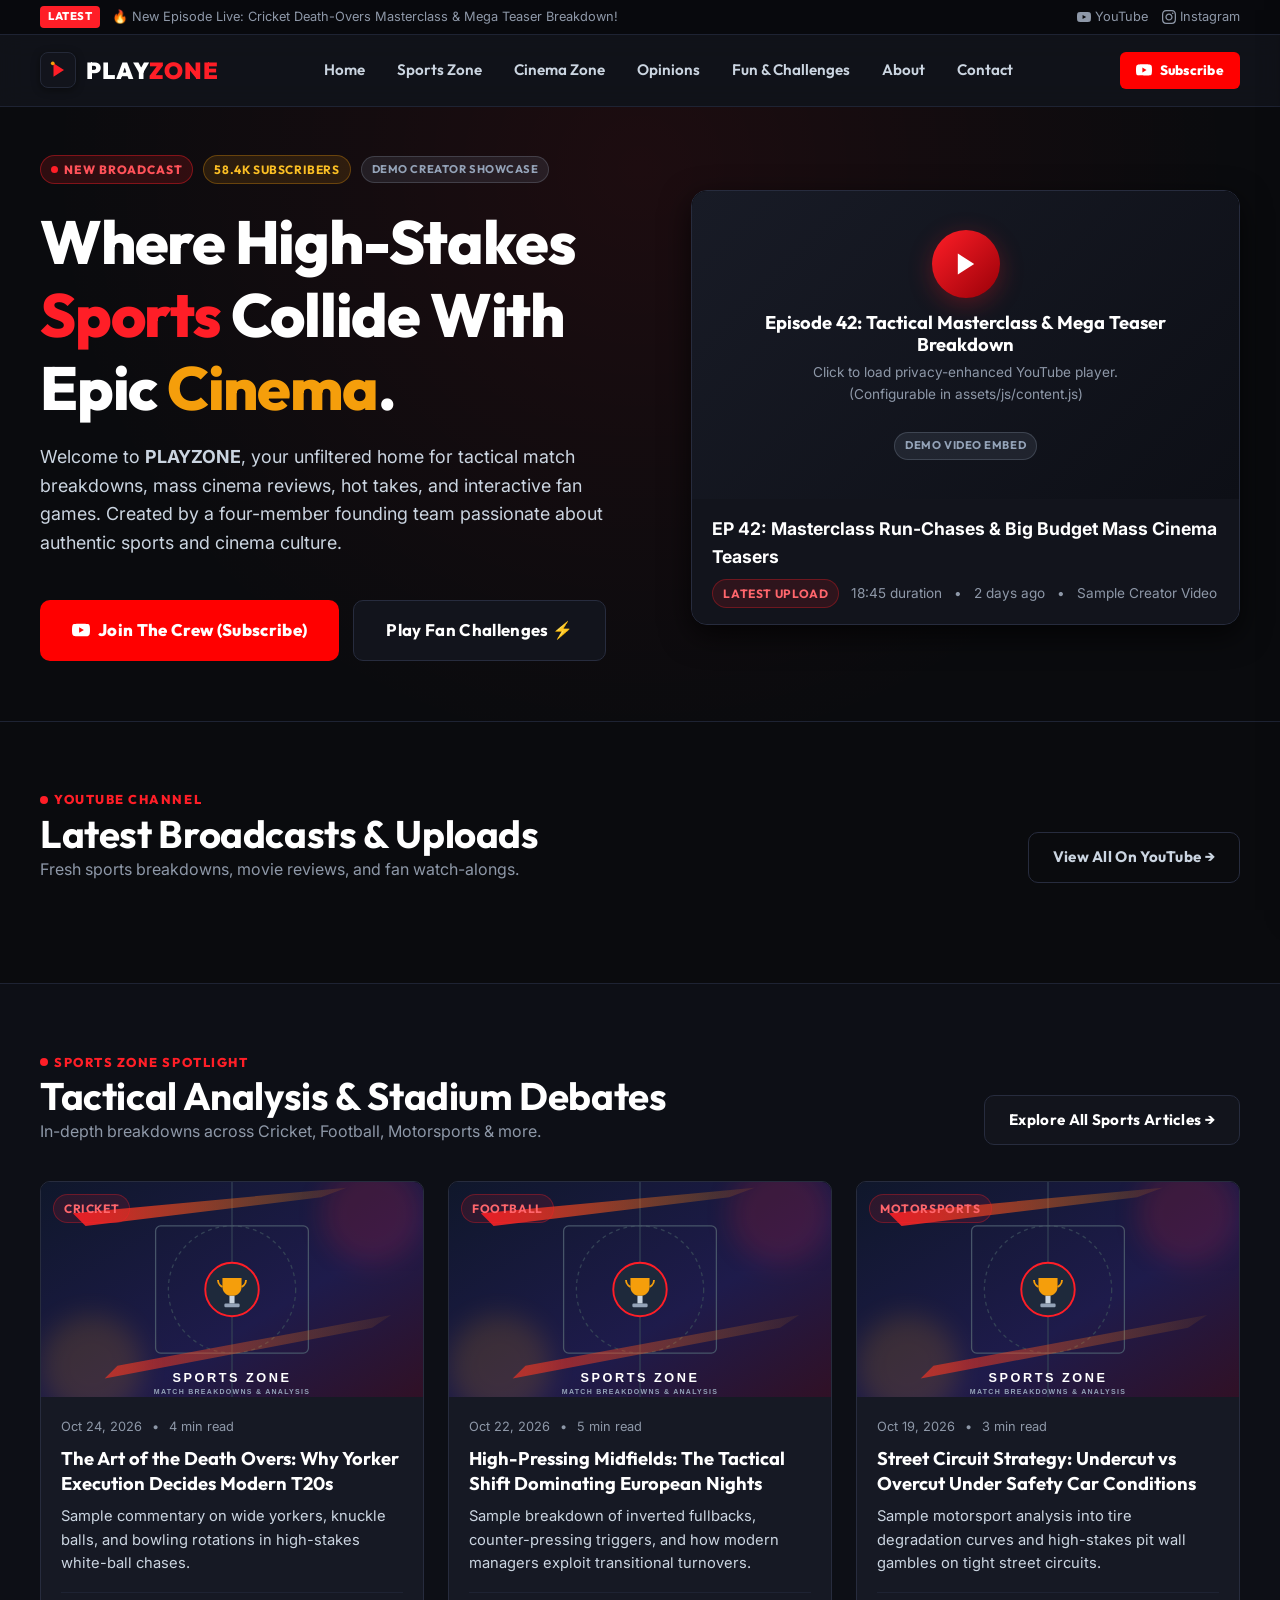
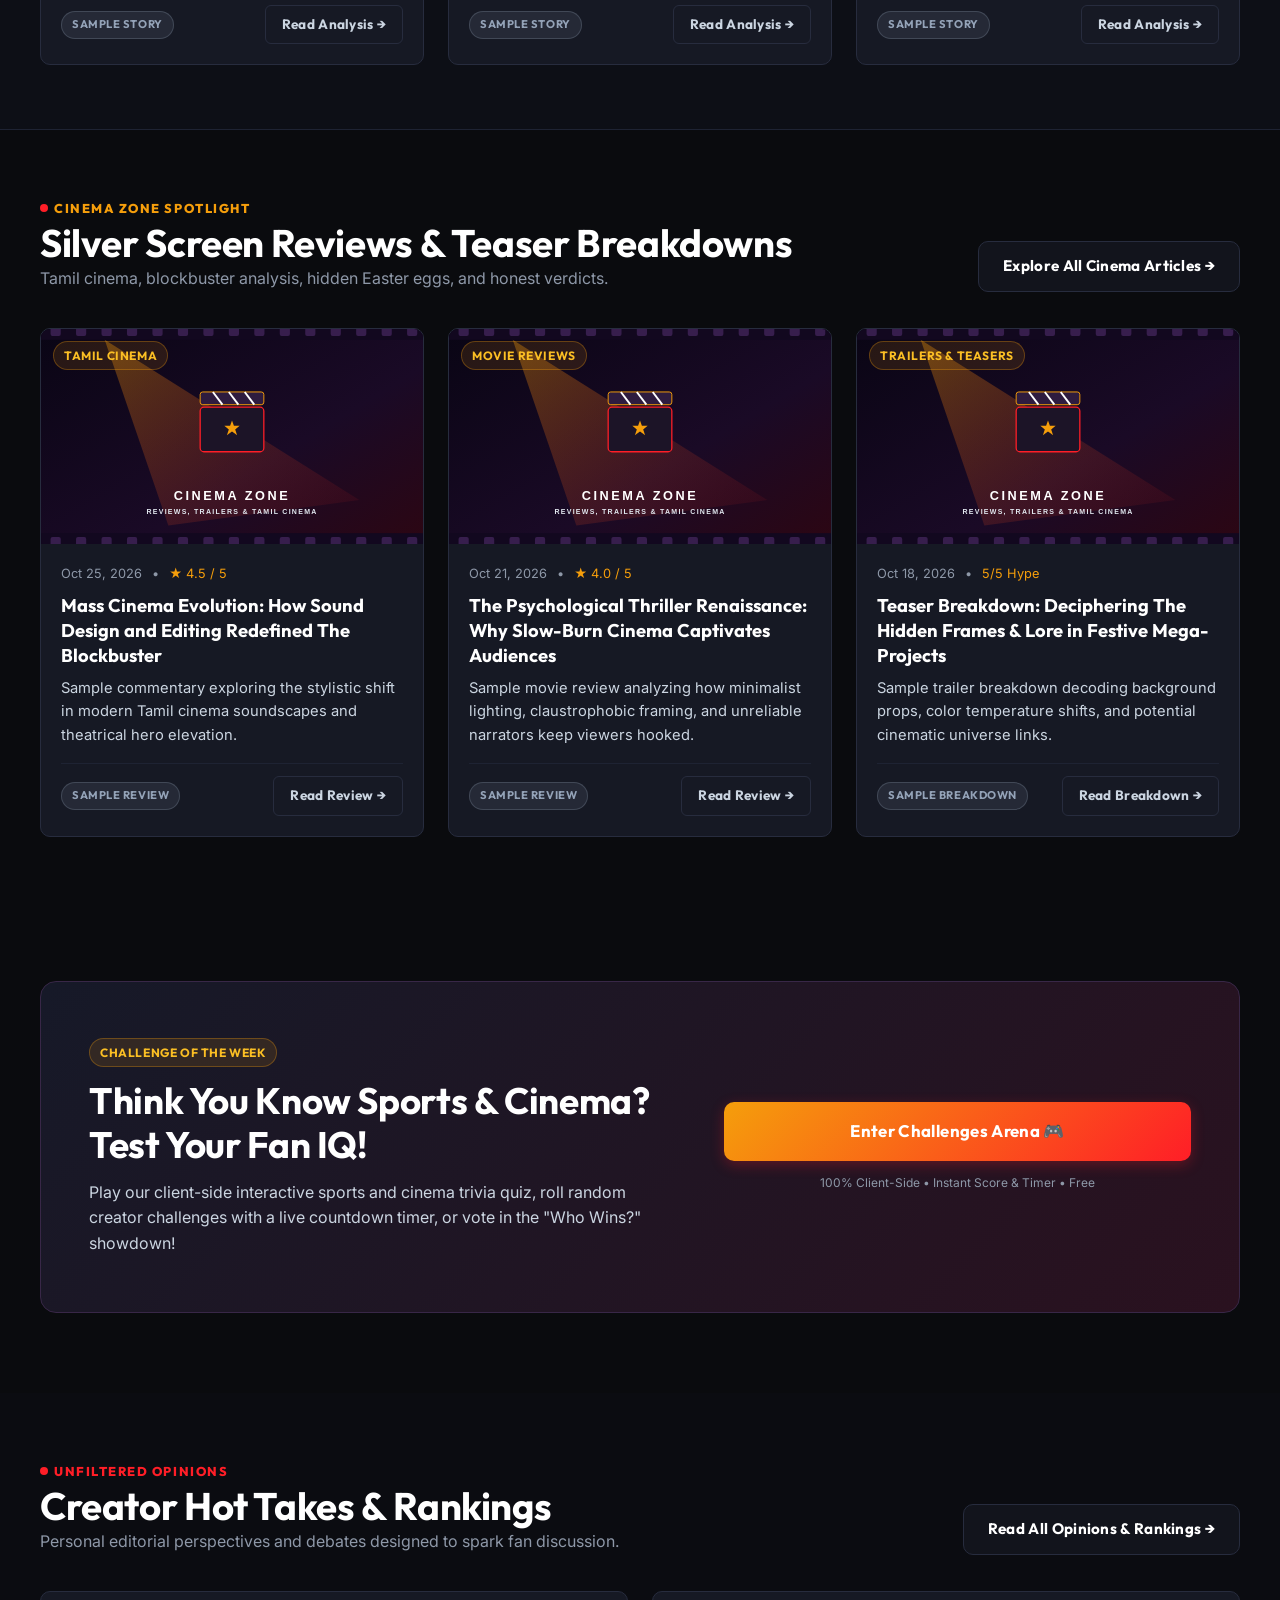
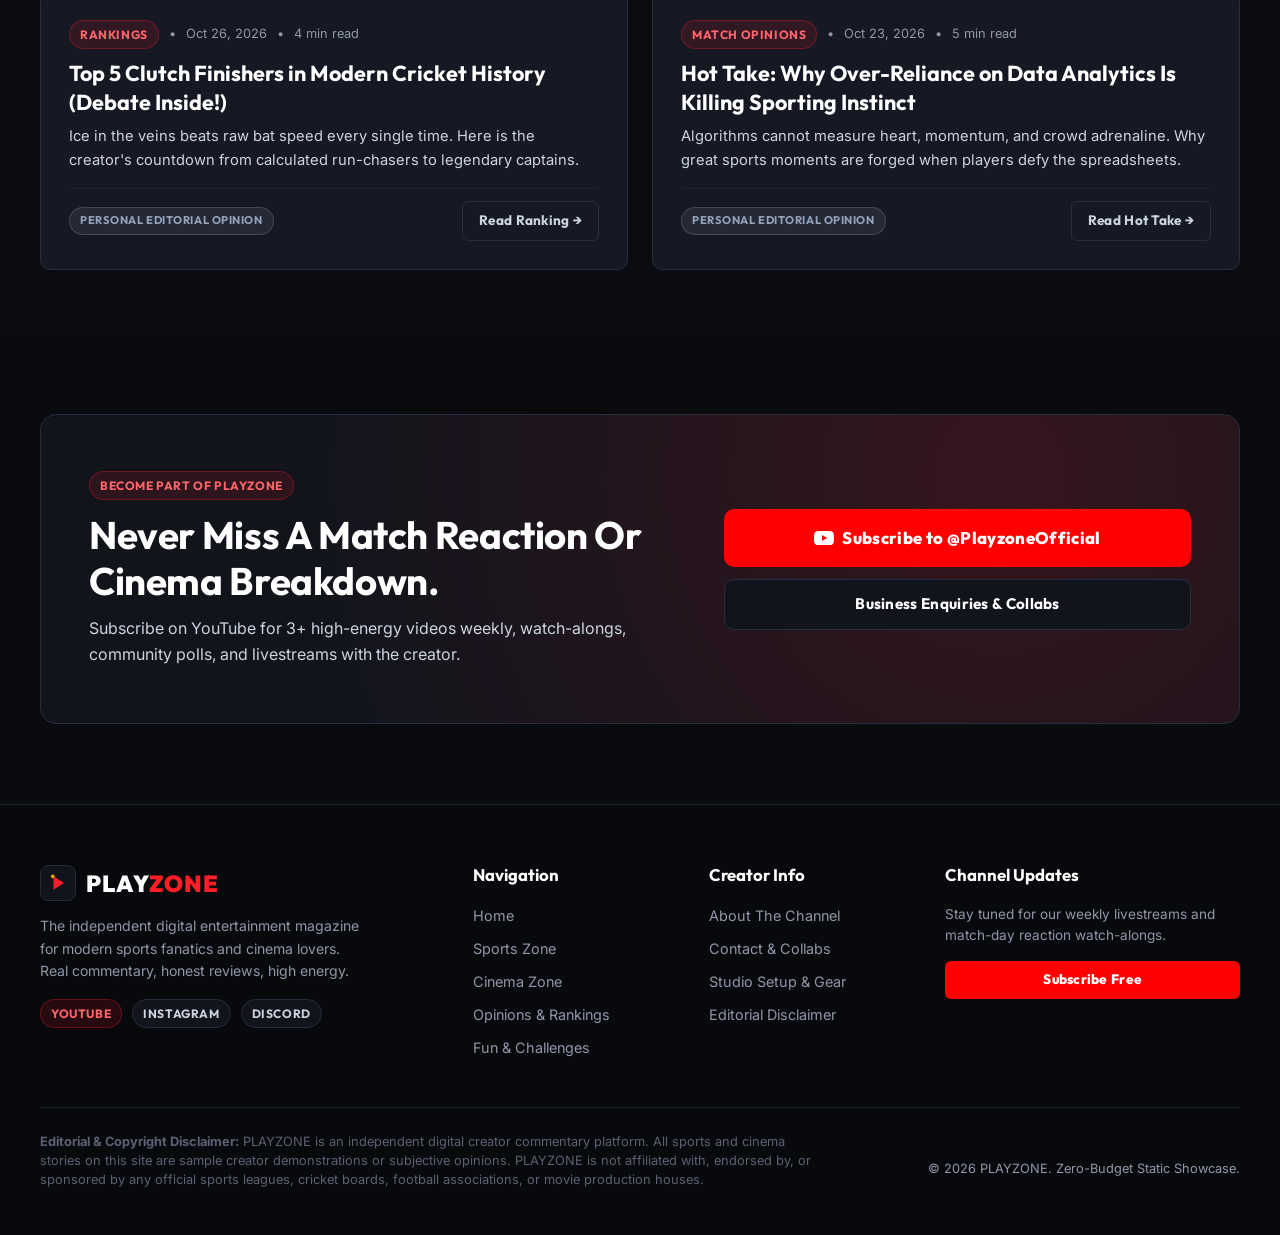
==== commit a1ddfba4: "About Page Changes" ====
--- a/index.html
+++ b/index.html
@@ -48,7 +48,13 @@
   <header class="site-header" role="banner">
     <div class="container nav-container">
       <a href="index.html" class="brand-logo" aria-label="PLAYZONE Home">
-        <img src="assets/images/logo.svg" alt="PLAYZONE Logo" onerror="this.onerror=null; this.src='logo.svg';">
+        <img src="assets/images/logo.svg" alt="PLAYZONE Logo" onerror="this.style.display='none'; this.nextElementSibling.style.display='inline-flex';">
+        <span class="logo-fallback" style="display:none;">
+          <span class="logo-fallback-badge">
+            <svg width="18" height="18" viewBox="0 0 24 24" fill="none"><polygon points="6,3 20,12 6,21" fill="#FF1E27"/><circle cx="5" cy="3" r="2.5" fill="#F59E0B"/></svg>
+          </span>
+          <span>PLAY<span class="text-accent-red">ZONE</span></span>
+        </span>
       </a>
 
       <!-- Desktop Nav -->
@@ -480,7 +486,13 @@
       <div class="footer-grid">
         <div class="footer-col">
           <div class="brand-logo" style="margin-bottom:14px;">
-            <img src="assets/images/logo.svg" alt="PLAYZONE Logo" onerror="this.onerror=null; this.src='logo.svg';">
+            <img src="assets/images/logo.svg" alt="PLAYZONE Logo" onerror="this.style.display='none'; this.nextElementSibling.style.display='inline-flex';">
+            <span class="logo-fallback" style="display:none;">
+              <span class="logo-fallback-badge">
+                <svg width="18" height="18" viewBox="0 0 24 24" fill="none"><polygon points="6,3 20,12 6,21" fill="#FF1E27"/><circle cx="5" cy="3" r="2.5" fill="#F59E0B"/></svg>
+              </span>
+              <span>PLAY<span class="text-accent-red">ZONE</span></span>
+            </span>
           </div>
           <p style="max-width:320px; font-size:0.88rem; color:var(--text-muted);">
             The independent digital entertainment magazine for modern sports fanatics and cinema lovers. Real commentary, honest reviews, high energy.
--- a/style.css
+++ b/style.css
@@ -469,6 +469,30 @@
 .brand-logo img {
   height: 38px;
   width: auto;
+}
+
+.logo-fallback {
+  display: inline-flex;
+  align-items: center;
+  gap: 10px;
+  font-family: var(--font-heading);
+  font-weight: 900;
+  font-size: 1.45rem;
+  letter-spacing: 0.04em;
+  color: #FFFFFF;
+  line-height: 1;
+}
+
+.logo-fallback-badge {
+  display: inline-flex;
+  align-items: center;
+  justify-content: center;
+  width: 36px;
+  height: 36px;
+  background: #12141C;
+  border: 1px solid #242938;
+  border-radius: 8px;
+  box-shadow: 0 2px 8px rgba(0, 0, 0, 0.4);
 }
 
 .nav-menu {
